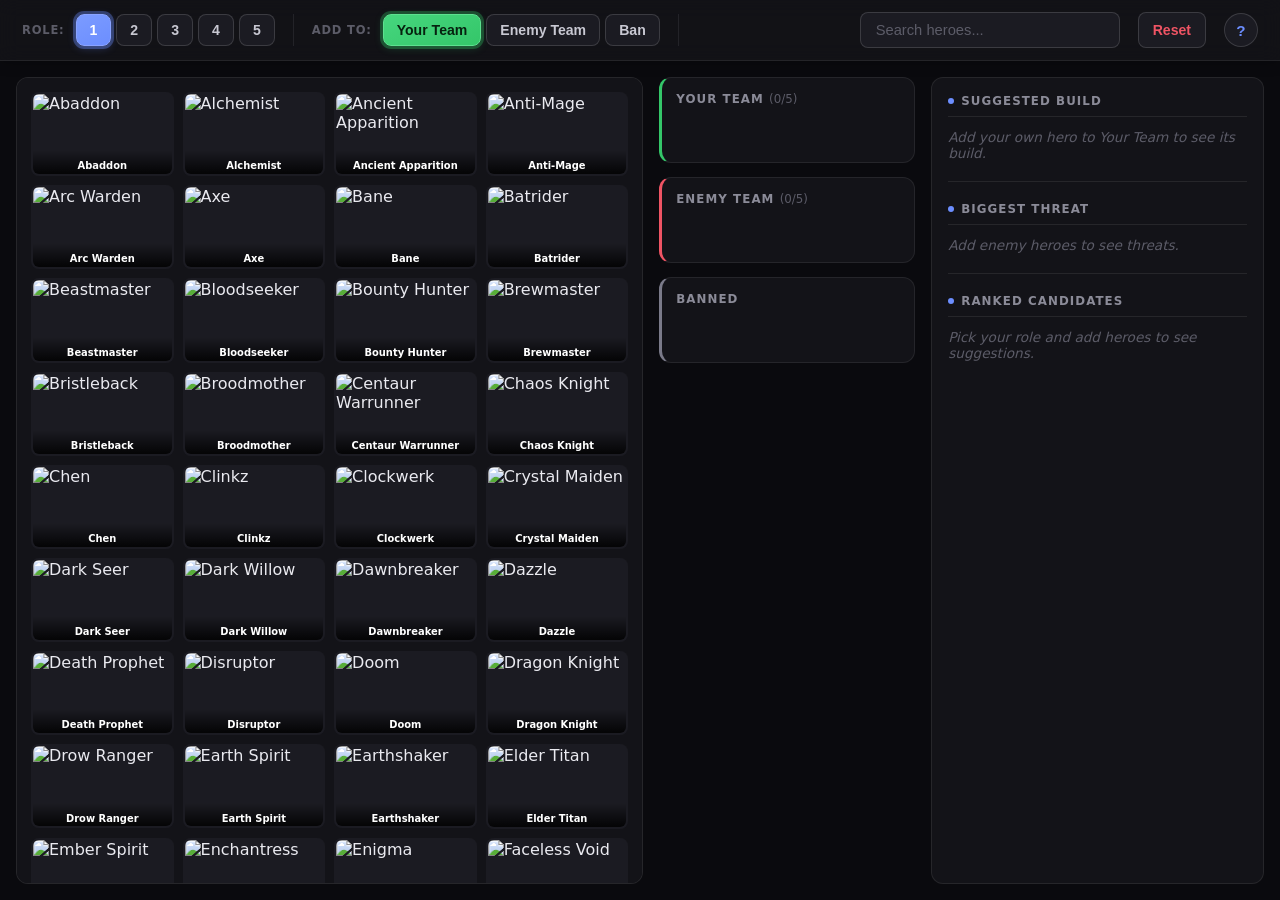
==== app/index.html @ d44ca01a "Add optional personal hero-affinity scoring bonus User asked whether the app could know what they ma" ====
<!doctype html>
<html lang="en">
<head>
<meta charset="utf-8" />
<title>Dota Draft Analyzer</title>
<link rel="icon" href="data:image/svg+xml,<svg xmlns='http://www.w3.org/2000/svg' viewBox='0 0 100 100'><text y='.9em' font-size='90'>%E2%9A%94%EF%B8%8F</text></svg>" />
<link rel="stylesheet" href="style.css" />
</head>
<body>
  <header id="top-bar">
    <div id="role-selector" role="radiogroup" aria-label="Your role">
      <span class="label">Role:</span>
      <button class="role-btn" data-role="1">1</button>
      <button class="role-btn" data-role="2">2</button>
      <button class="role-btn" data-role="3">3</button>
      <button class="role-btn" data-role="4">4</button>
      <button class="role-btn" data-role="5">5</button>
    </div>
    <div id="add-mode" role="radiogroup" aria-label="Clicking a hero adds to">
      <span class="label">Add to:</span>
      <button class="mode-btn" data-mode="yours">Your Team</button>
      <button class="mode-btn" data-mode="enemy">Enemy Team</button>
      <button class="mode-btn" data-mode="banned">Ban</button>
    </div>
    <input id="search" type="search" placeholder="Search heroes..." autocomplete="off" />
    <button id="reset-btn" title="Clear Your Team, Enemy Team, and Bans">Reset</button>
    <button id="help-btn" title="Help" aria-haspopup="dialog" aria-controls="help-overlay">?</button>
  </header>

  <div id="help-overlay" class="hidden">
    <div id="help-panel" role="dialog" aria-modal="true" aria-labelledby="help-title">
      <div class="help-header">
        <h2 id="help-title">How this works</h2>
        <button id="help-close" aria-label="Close help">&times;</button>
      </div>
      <div class="help-body">

        <section>
          <h3>Role (1&ndash;5)</h3>
          <ul>
            <li>Sets which position you're drafting for.</li>
            <li>Changes recommendations two ways: which enemy heroes count as the biggest threat (a support-killing ganker matters more at pos 4/5, a lane bully matters more at pos 1/2/3), and which candidates even show up (a hero almost never played at your role is excluded, not just ranked low).</li>
            <li>Change it any time &mdash; everything re-scores instantly.</li>
          </ul>
        </section>

        <section>
          <h3>Your Team / Enemy Team / Ban</h3>
          <ul>
            <li><b>Add to</b> picks which list a click adds to. Click a mode, then click heroes in the grid.</li>
            <li>Faster for a live draft: hold <kbd>Shift</kbd> while clicking (or pressing Enter) to add straight to <b>Enemy Team</b> regardless of the current mode, or <kbd>Alt</kbd> for <b>Ban</b> &mdash; leave "Add to" on Your Team and Shift-click every enemy pick as it happens, no mode-switching needed.</li>
            <li><b>Your Team</b> / <b>Enemy Team</b>: up to 5 each.</li>
            <li><b>Ban</b>: removes a hero from consideration entirely (no side). Skipping it costs nothing in accuracy &mdash; it only keeps banned heroes out of your Ranked Candidates suggestions, it doesn't affect any threat/counter/synergy numbers. If you're short on time, it's fine to not bother tracking bans at all.</li>
            <li><b>Reset</b> clears all three at once.</li>
          </ul>
        </section>

        <section>
          <h3>Search</h3>
          <ul>
            <li>Type in the search box, or just start typing anywhere (like the in-game hero picker) &mdash; no need to click into the box first.</li>
            <li>Matches nicknames and aliases too, not just the full hero name.</li>
            <li>Fastest way to draft: once your typing narrows it to exactly one hero, hit <kbd>Enter</kbd> to add them &mdash; type name, Enter, type name, Enter, no clicking. <kbd>Shift</kbd>+Enter / <kbd>Alt</kbd>+Enter work the same as Shift/Alt-click for picking the list.</li>
            <li>Already-picked/banned heroes always dim while searching, even if they match, since you can't add them again.</li>
            <li><kbd>Esc</kbd> clears the search.</li>
          </ul>
        </section>

        <section>
          <h3>Ranked Candidates</h3>
          <ul>
            <li>The bar length is <b>relative to this list only</b> &mdash; not a win-rate or a percentage. It combines: counter matchup vs. enemies, synergy with your team, role fit at your chosen role, and baseline strength, minus how hard the enemy already counters the pick.</li>
            <li>The one-line reason under each name calls out its biggest single contributor (e.g. a strong matchup or synergy).</li>
            <li>A matchup number is sometimes followed by <i>"(N games on record)"</i> &mdash; that's how many real games back that specific number, so you can tell a well-supported stat from a thin one. No count shown just means that matchup hasn't been refreshed with a games count yet, not that something's wrong.</li>
            <li><b>Optional:</b> if the pipeline's been run with your own Dota account configured, a small "you play this hero" bonus (and a games/win-rate note in the reason line) nudges heroes you actually have reps on. Off by default &mdash; single-user setup, not something you configure from the app itself.</li>
          </ul>
          <ul class="help-example help-example-list">
            <li class="candidate">
              <span class="rank">#1</span>
              <img src="https://cdn.cloudflare.steamstatic.com/apps/dota2/images/dota_react/heroes/icons/puck.png" alt="" />
              <div class="info">
                <div class="name">Puck</div>
                <div class="reason">+9% vs their Invoker <span class="sample-size">(180 games on record)</span>, solid all-round pick for this role</div>
                <div class="score-bar"><div class="score-bar-fill" style="width:80%"></div></div>
                <div class="matchup-note"><span class="matchup-note-label">vs Invoker:</span> Illusory Orb and Waning Rift win the lane outright, and Phase Shift dodges his combos in a fight.</div>
              </div>
            </li>
          </ul>
        </section>

        <section>
          <h3>Items to buy (Biggest Threat panel)</h3>
          <ul>
            <li>These items are for <b>you to buy</b>, to deal with that enemy threat &mdash; never what the enemy is buying.</li>
          </ul>
          <div class="help-example">
            <div class="threat-hero">
              <img src="https://cdn.cloudflare.steamstatic.com/apps/dota2/images/dota_react/heroes/icons/invoker.png" alt="" />
              <div class="threat-hero-info">
                <div class="name">Invoker <span class="threat-pct">(74% of enemy threat)</span></div>
                <div class="threat-items-label">Items to buy against this threat:</div>
                <div class="threat-items">
                  <span class="item-pill item-pill-text">Black King Bar</span>
                  <span class="item-pill item-pill-text">Pipe of Insight</span>
                </div>
              </div>
            </div>
          </div>
          <p class="help-note">(The separate <b>Suggested Build</b> panel is different &mdash; that's the full item build for your own picked hero, not a counter list.)</p>
        </section>

        <section>
          <h3>Counter note text</h3>
          <ul>
            <li>The short quoted line under a candidate or threat (like the Puck/Invoker example above) is a curated, wiki-sourced note about that specific hero-vs-hero matchup &mdash; extra context, not part of the score.</li>
            <li>Under a <b>candidate</b>, it only ever explains why that candidate counters the enemy &mdash; never the reverse.</li>
          </ul>
        </section>

      </div>
    </div>
  </div>

  <main id="layout">
    <section id="hero-grid" aria-label="Hero grid"></section>

    <aside id="side-panel">
      <div class="team-box" id="yours-box">
        <h2>Your Team <span id="yours-count" class="count"></span></h2>
        <div class="chip-row" id="yours-chips"></div>
      </div>
      <div class="team-box" id="enemy-box">
        <h2>Enemy Team <span id="enemy-count" class="count"></span></h2>
        <div class="chip-row" id="enemy-chips"></div>
      </div>
      <div class="team-box" id="banned-box">
        <h2>Banned</h2>
        <div class="chip-row" id="banned-chips"></div>
      </div>
    </aside>

    <aside id="results-panel">
      <div id="build-section">
        <h2>Suggested Build</h2>
        <div id="build-content" class="empty">Add your own hero to Your Team to see its build.</div>
      </div>
      <div id="threat-section">
        <h2>Biggest Threat</h2>
        <div id="threat-content" class="empty">Add enemy heroes to see threats.</div>
      </div>
      <div id="candidates-section">
        <h2>Ranked Candidates</h2>
        <ol id="candidates-list" class="empty">Pick your role and add heroes to see suggestions.</ol>
      </div>
    </aside>
  </main>

  <script src="scoring.js"></script>
  <script src="app.js"></script>
</body>
</html>
---- app/style.css ----
:root {
  --bg: #0a0a0e;
  --surface: #131318;
  --surface-2: #1b1b22;
  --border: rgba(255,255,255,0.08);
  --border-strong: rgba(255,255,255,0.14);
  --text: #eaeaf0;
  --text-dim: #8b8b98;
  --text-dimmer: #5c5c68;
  --accent: #6c8eff;
  --accent-glow: rgba(108,142,255,0.35);
  --green: #34c669;
  --red: #ef5464;
  --grey: #7a7a89;
  --gold: #f0b93d;
  --radius: 12px;
  --radius-sm: 8px;
}

* { box-sizing: border-box; }

html, body {
  height: 100%;
  margin: 0;
  overflow: hidden; /* app-shell: panels scroll internally, the page itself never does */
}

body {
  display: flex;
  flex-direction: column;
  font-family: system-ui, -apple-system, "Segoe UI", sans-serif;
  background: var(--bg);
  color: var(--text);
  -webkit-font-smoothing: antialiased;
}

/* thin, unobtrusive scrollbars everywhere a panel scrolls internally */
* { scrollbar-width: thin; scrollbar-color: #3a3a45 transparent; }
*::-webkit-scrollbar { width: 9px; height: 9px; }
*::-webkit-scrollbar-track { background: transparent; }
*::-webkit-scrollbar-thumb { background: #34343f; border-radius: 6px; border: 2px solid transparent; background-clip: padding-box; }
*::-webkit-scrollbar-thumb:hover { background: #454552; background-clip: padding-box; }

#top-bar {
  flex: 0 0 auto;
  display: flex;
  align-items: center;
  gap: 18px;
  padding: 12px 22px;
  background: rgba(19,19,24,0.9);
  backdrop-filter: blur(10px);
  border-bottom: 1px solid var(--border);
  box-shadow: 0 2px 12px rgba(0,0,0,0.25);
  z-index: 5;
}

#role-selector, #add-mode {
  display: flex;
  align-items: center;
  gap: 5px;
  padding-right: 18px;
  border-right: 1px solid var(--border);
}

.label { color: var(--text-dimmer); margin-right: 6px; font-size: 0.72em; text-transform: uppercase; letter-spacing: 0.07em; font-weight: 600; }

.role-btn, .mode-btn {
  background: var(--surface-2);
  color: #c8c8d2;
  border: 1px solid var(--border-strong);
  border-radius: var(--radius-sm);
  padding: 7px 13px;
  cursor: pointer;
  font-size: 0.88em;
  font-weight: 600;
  transition: background 0.15s, border-color 0.15s, transform 0.08s, box-shadow 0.15s;
}
.role-btn:hover, .mode-btn:hover { background: #26262f; border-color: #4a4a58; }
.role-btn:active, .mode-btn:active { transform: scale(0.95); }
.role-btn.active {
  background: linear-gradient(155deg, #7b9bff, var(--accent));
  color: #fff; border-color: #8aa3ff;
  box-shadow: 0 0 0 3px var(--accent-glow), 0 2px 8px rgba(108,142,255,0.3);
}
.mode-btn.active[data-mode="yours"] {
  background: linear-gradient(155deg, #46d67e, var(--green)); border-color: #5de08f; color: #06210f;
  box-shadow: 0 0 0 3px rgba(52,198,105,0.3), 0 2px 8px rgba(52,198,105,0.25);
}
.mode-btn.active[data-mode="enemy"] {
  background: linear-gradient(155deg, #ff6b78, var(--red)); border-color: #ff7d88; color: #2a0407;
  box-shadow: 0 0 0 3px rgba(239,84,100,0.3), 0 2px 8px rgba(239,84,100,0.25);
}
.mode-btn.active[data-mode="banned"] {
  background: linear-gradient(155deg, #93939f, var(--grey)); border-color: #9d9dab; color: #fff;
  box-shadow: 0 0 0 3px rgba(122,122,137,0.3);
}

#search {
  margin-left: auto;
  background: var(--surface-2);
  border: 1px solid var(--border-strong);
  color: var(--text);
  padding: 9px 15px;
  border-radius: var(--radius-sm);
  min-width: 260px;
  font-size: 0.92em;
  transition: border-color 0.15s, box-shadow 0.15s;
}
#search::placeholder { color: var(--text-dimmer); }
#search:focus { outline: none; border-color: var(--accent); box-shadow: 0 0 0 3px var(--accent-glow); }

#reset-btn {
  background: var(--surface-2);
  color: var(--red);
  border: 1px solid var(--border-strong);
  border-radius: var(--radius-sm);
  padding: 9px 14px;
  cursor: pointer;
  font-size: 0.88em;
  font-weight: 600;
  transition: background 0.15s, border-color 0.15s, transform 0.08s;
}
#reset-btn:hover { background: rgba(239,84,100,0.15); border-color: var(--red); }
#reset-btn:active { transform: scale(0.95); }

#help-btn {
  background: var(--surface-2);
  color: var(--accent);
  border: 1px solid var(--border-strong);
  border-radius: 50%;
  width: 34px; height: 34px;
  cursor: pointer;
  font-size: 0.95em;
  font-weight: 700;
  flex-shrink: 0;
  transition: background 0.15s, border-color 0.15s, transform 0.08s;
}
#help-btn:hover { background: rgba(108,142,255,0.15); border-color: var(--accent); }
#help-btn:active { transform: scale(0.95); }

/* ---- Help panel: dismissible overlay, explains the app to a first-time
   user mid-draft (SPEC.md-adjacent, not part of the scoring/data model). ---- */
#help-overlay {
  position: fixed; inset: 0; z-index: 50;
  background: rgba(5,5,8,0.6); backdrop-filter: blur(2px);
  display: flex; align-items: center; justify-content: center;
  padding: 24px;
}
#help-overlay.hidden { display: none; }

#help-panel {
  background: var(--surface);
  border: 1px solid var(--border-strong);
  border-radius: var(--radius);
  box-shadow: 0 12px 40px rgba(0,0,0,0.5);
  width: min(640px, 100%);
  max-height: min(85vh, 780px);
  display: flex; flex-direction: column;
  overflow: hidden;
}
.help-header {
  flex: 0 0 auto; display: flex; align-items: center; justify-content: space-between;
  padding: 16px 20px; border-bottom: 1px solid var(--border);
}
.help-header h2 { margin: 0; font-size: 1.05em; }
#help-close {
  background: none; border: none; color: var(--text-dim); font-size: 1.4em;
  line-height: 1; cursor: pointer; padding: 0 4px;
}
#help-close:hover { color: var(--text); }

.help-body { flex: 1 1 auto; overflow-y: auto; padding: 16px 20px 22px; }
.help-body section { margin-bottom: 18px; }
.help-body section:last-child { margin-bottom: 0; }
.help-body h3 {
  margin: 0 0 8px; font-size: 0.82em; text-transform: uppercase; letter-spacing: 0.06em;
  color: var(--accent); font-weight: 700;
}
.help-body ul { margin: 0; padding-left: 20px; }
.help-body li { margin-bottom: 5px; font-size: 0.88em; color: var(--text); line-height: 1.4; }
.help-body li:last-child { margin-bottom: 0; }
.help-note { font-size: 0.82em; color: var(--text-dim); margin: 8px 0 0; }
kbd {
  background: var(--surface-2); border: 1px solid var(--border-strong); border-radius: 4px;
  padding: 1px 6px; font-size: 0.9em; font-family: inherit;
}

/* live examples inside Help, reusing the real UI's own classes/markup so
   they always match the actual look instead of drifting like a screenshot would */
.help-example {
  margin-top: 10px; padding: 12px; background: var(--surface-2);
  border: 1px solid var(--border); border-radius: var(--radius-sm);
}
.help-example-list { list-style: none; padding: 0; }
.help-example .candidate:hover { background: none; }

/* ---- app shell body: a flex row, each pane manages its own scroll.
   flex (not grid) + min-height:0 on every level is the reliable way to get
   an internally-scrolling column in a fixed-height shell across browsers. ---- */
#layout {
  flex: 1 1 auto;
  min-height: 0;
  display: flex;
  gap: 16px;
  padding: 16px;
  overflow: hidden;
}

#hero-grid {
  flex: 1 1 auto;
  min-width: 0;
  min-height: 0;
  overflow-y: auto;
  display: grid;
  /* a clamp() nested inside minmax() here used to silently fail on some
     browsers (confirmed: broke the whole grid into stacked, overlapping
     columns on Safari/Mac while working fine on Chrome/Windows) -- nesting
     CSS math functions inside minmax() track sizes is a known cross-browser
     landmine. Plain fixed minmax is bulletproof everywhere; the narrow-
     screen media query below still shrinks it for small windows. */
  grid-template-columns: repeat(auto-fill, minmax(115px, 1fr));
  align-content: start;
  gap: 9px;
  background: var(--surface);
  padding: 14px;
  border-radius: var(--radius);
  border: 1px solid var(--border);
}

#side-panel { flex: 0 0 clamp(220px, 20vw, 280px); min-height: 0; display: flex; flex-direction: column; overflow-y: auto; }
#results-panel { flex: 0 0 clamp(280px, 26vw, 380px); }

/* narrow window (small laptop screen, or the browser just isn't maximized):
   three fixed-width columns fighting for space stops working well below
   this point -- stack them instead and let the whole page scroll. */
@media (max-width: 1000px) {
  html, body { overflow: auto; }
  #layout { flex-direction: column; overflow: visible; height: auto; }
  #hero-grid { flex: 0 0 auto; max-height: 60vh; grid-template-columns: repeat(auto-fill, minmax(90px, 1fr)); }
  #side-panel, #results-panel { flex: 0 0 auto; width: 100%; overflow: visible; }
  #candidates-list { max-height: 50vh; }
}

.hero-icon {
  position: relative;
  cursor: pointer;
  border: 2px solid transparent;
  border-radius: var(--radius-sm);
  overflow: hidden;
  /* height:0 + padding-bottom% instead of aspect-ratio: confirmed live that
     aspect-ratio on a grid item with flexible (1fr) column width rendered
     rows overlapping/stacked on Safari -- a known aspect-ratio-in-CSS-Grid
     row-sizing bug on some engines (the grid sizes the row before the
     aspect-ratio-derived height is settled). Percentage padding-bottom
     always resolves against the element's own width regardless of grid
     context, sidestepping that interaction completely -- this is the
     pre-aspect-ratio technique for exactly this case and has been reliable
     everywhere for well over a decade. */
  height: 0;
  padding-bottom: 56.25%; /* 9/16 */
  background: var(--surface-2);
  transition: border-color 0.15s, box-shadow 0.15s, transform 0.1s;
}
.hero-icon img { position: absolute; inset: 0; width: 100%; height: 100%; object-fit: cover; display: block; }
.hero-icon:hover { border-color: #565664; transform: translateY(-2px); box-shadow: 0 4px 14px rgba(0,0,0,0.35); }

/* search match state: clearly stands out, not just a thin border */
.hero-icon.matched {
  border-color: var(--gold);
  box-shadow: 0 0 0 3px rgba(240,185,61,0.35), 0 0 16px rgba(240,185,61,0.45);
  transform: translateY(-1px);
}
.hero-icon.dimmed { opacity: 0.22; }

/* picked/banned state: distinct color per list, plus a corner badge */
.hero-icon.status-yours, .hero-icon.status-enemy, .hero-icon.status-banned {
  cursor: default;
  pointer-events: none;
  opacity: 0.92;
}
.hero-icon.status-yours { border-color: var(--green); box-shadow: inset 0 0 0 100px rgba(52,198,105,0.35); }
.hero-icon.status-enemy { border-color: var(--red); box-shadow: inset 0 0 0 100px rgba(239,84,100,0.35); }
.hero-icon.status-banned { border-color: var(--grey); box-shadow: inset 0 0 0 100px rgba(10,10,14,0.78); filter: grayscale(0.85); }

.status-badge {
  position: absolute; top: 3px; right: 3px;
  width: 16px; height: 16px; border-radius: 50%;
  font-size: 0.6em; font-weight: 700; line-height: 16px; text-align: center;
  color: #fff; box-shadow: 0 1px 3px rgba(0,0,0,0.4);
}
.status-yours .status-badge { background: var(--green); }
.status-enemy .status-badge { background: var(--red); }
.status-banned .status-badge { background: var(--grey); }

.hero-icon .name {
  position: absolute; bottom: 0; left: 0; right: 0;
  font-size: 0.62em; font-weight: 600; line-height: 1.2; color: #fff;
  background: linear-gradient(to top, rgba(0,0,0,0.85) 0%, rgba(0,0,0,0) 100%);
  padding: 10px 3px 2px; text-align: center; white-space: nowrap; overflow: hidden; text-overflow: ellipsis;
}

.team-box {
  background: var(--surface); border-radius: var(--radius); padding: 14px; margin-bottom: 14px;
  border: 1px solid var(--border); border-left: 3px solid var(--border-strong);
}
#yours-box { border-left-color: var(--green); }
#enemy-box { border-left-color: var(--red); }
#banned-box { border-left-color: var(--grey); max-height: 180px; overflow-y: auto; }
.team-box h2 { font-size: 0.74em; margin: 0 0 10px; color: var(--text-dim); text-transform: uppercase; letter-spacing: 0.09em; font-weight: 700; }
.count { text-transform: none; letter-spacing: 0; font-weight: 500; color: var(--text-dimmer); }
.count.count-full { color: var(--gold); }
.chip-row { display: flex; flex-wrap: wrap; gap: 6px; min-height: 32px; }

.chip {
  display: flex; align-items: center; gap: 6px;
  background: var(--surface-2); border: 1px solid var(--border); border-radius: var(--radius-sm); padding: 4px 7px 4px 4px;
  font-size: 0.85em;
  transition: border-color 0.15s;
}
.chip:hover { border-color: var(--border-strong); }
.chip img { width: 26px; height: 15px; object-fit: cover; border-radius: 3px; }
.chip button {
  background: none; border: none; color: var(--text-dim); cursor: pointer; font-size: 1.1em; line-height: 1; padding: 0 2px;
  transition: color 0.15s;
}
.chip button:hover { color: var(--red); }

.chip-selectable { cursor: pointer; }
.chip-selectable:hover { border-color: var(--accent); }
.chip-selected { border-color: var(--accent); box-shadow: 0 0 0 2px var(--accent-glow); background: #1e2536; }

.build-hint { font-size: 0.68em; font-weight: 400; color: var(--text-dimmer); text-transform: none; margin-left: 6px; }

#results-panel {
  background: var(--surface); border-radius: var(--radius); padding: 16px;
  border: 1px solid var(--border);
  display: flex; flex-direction: column;
  min-height: 0; overflow: hidden; /* only #candidates-list scrolls -- build/threat stay pinned */
}
#candidates-section { flex: 1 1 auto; min-height: 0; display: flex; flex-direction: column; }
#results-panel h2 {
  font-size: 0.74em; margin: 0 0 12px; color: var(--text-dim); text-transform: uppercase; letter-spacing: 0.09em; font-weight: 700;
  padding-bottom: 8px; border-bottom: 1px solid var(--border);
  display: flex; align-items: center; gap: 7px;
}
#results-panel h2::before {
  content: ""; width: 6px; height: 6px; border-radius: 50%; background: var(--accent); flex-shrink: 0;
}
#build-section, #threat-section { margin-bottom: 20px; padding-bottom: 20px; border-bottom: 1px solid var(--border); }

.build-hero-name { font-weight: 700; font-size: 0.98em; margin-bottom: 8px; }
.build-row { display: flex; gap: 8px; align-items: flex-start; margin-bottom: 6px; }
.build-phase-label {
  flex: 0 0 44px; font-size: 0.72em; color: var(--text-dim); text-transform: uppercase;
  letter-spacing: 0.04em; padding-top: 3px;
}
.build-items { display: flex; flex-wrap: wrap; gap: 5px; flex: 1 1 auto; }

.empty { color: var(--text-dimmer); font-size: 0.85em; font-style: italic; }

.threat-hero { display: flex; gap: 12px; align-items: flex-start; margin-bottom: 14px; }
.threat-hero img { width: 64px; height: 36px; object-fit: cover; border-radius: var(--radius-sm); flex-shrink: 0; }
.threat-hero-info { min-width: 0; }
.threat-hero .why { font-size: 0.82em; color: var(--text-dim); margin-top: 2px; }
.threat-hero .name { font-weight: 700; font-size: 0.98em; }
.threat-pct { color: var(--text-dim); font-weight: 400; font-size: 0.85em; }
.threat-items-label { font-size: 0.72em; color: var(--text-dimmer); text-transform: uppercase; letter-spacing: 0.04em; margin-top: 8px; }
.threat-items { display: flex; flex-wrap: wrap; gap: 5px; margin-top: 4px; }

.item-pill {
  display: inline-flex; align-items: center; gap: 4px;
  background: var(--surface-2); border: 1px solid var(--border-strong); border-radius: 12px;
  padding: 2px 8px 2px 2px; font-size: 0.74em; color: var(--gold);
}
.item-pill img { width: 20px; height: 15px; object-fit: cover; border-radius: 3px; }
.item-pill-text { padding: 2px 8px; }

#candidates-list { list-style: none; margin: 0; padding: 0; flex: 1 1 auto; min-height: 0; overflow-y: auto; }
.candidate {
  display: flex; gap: 10px; align-items: flex-start;
  padding: 7px 6px; border-radius: var(--radius-sm);
  transition: background 0.12s;
}
.candidate:hover { background: var(--surface-2); }
.candidate img { width: 50px; height: 28px; object-fit: cover; border-radius: 6px; flex-shrink: 0; margin-top: 2px; }
.candidate .info { min-width: 0; flex: 1 1 auto; }
.candidate .name { font-weight: 700; font-size: 0.92em; }
.candidate .reason {
  font-size: 0.76em; color: var(--text-dim);
  display: -webkit-box; -webkit-line-clamp: 2; -webkit-box-orient: vertical; overflow: hidden;
}
.sample-size { color: var(--text-dimmer); font-style: italic; cursor: help; }
.candidate .rank {
  flex-shrink: 0; width: 22px; padding-top: 4px; text-align: center;
  font-size: 0.72em; font-weight: 700; color: var(--text-dimmer);
}
.candidate:nth-child(1) .rank { color: var(--gold); }
.score-bar { height: 4px; background: var(--surface-2); border-radius: 2px; margin-top: 5px; overflow: hidden; }
.score-bar-fill { height: 100%; background: linear-gradient(90deg, var(--accent), var(--gold)); border-radius: 2px; }

/* curated hero-vs-hero wiki note (data/hero_specific_counters.json) -- supplementary
   context only, never fed into scoring; a left accent border sets it apart from the
   stats-driven .why/.reason text above it. */
.matchup-note {
  font-size: 0.78em; color: var(--text-dim); margin-top: 6px;
  padding: 4px 8px; border-left: 2px solid var(--accent); background: var(--surface-2);
  border-radius: 0 var(--radius-sm) var(--radius-sm) 0;
}
.matchup-note-label { font-weight: 700; color: var(--accent); }
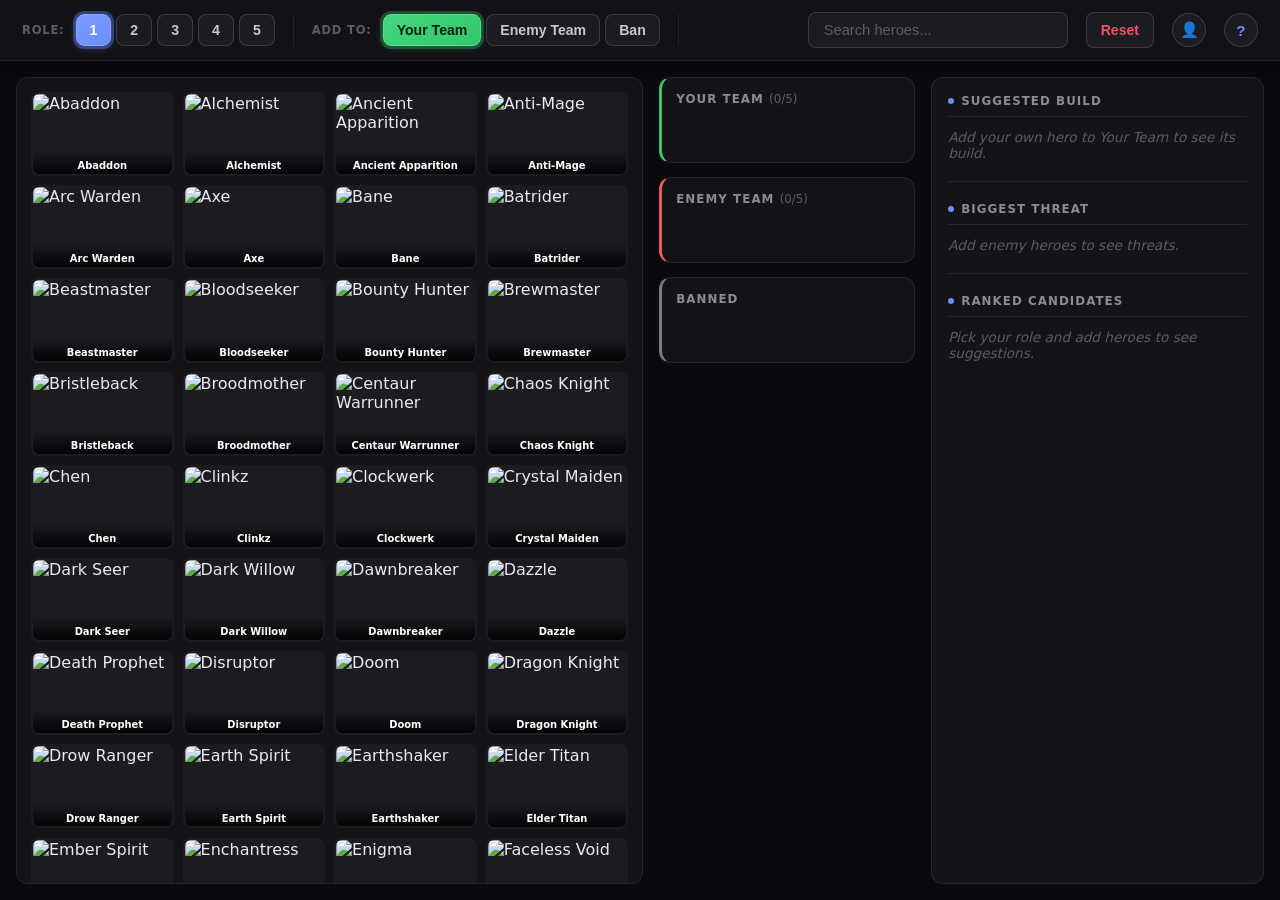
==== commit e1a2372b: "Add live, per-visitor profile override for the hero-affinity bonus The pipeline-baked player_hero_st" ====
--- a/app/index.html
+++ b/app/index.html
@@ -24,10 +24,11 @@
     </div>
     <input id="search" type="search" placeholder="Search heroes..." autocomplete="off" />
     <button id="reset-btn" title="Clear Your Team, Enemy Team, and Bans">Reset</button>
-    <button id="help-btn" title="Help" aria-haspopup="dialog" aria-controls="help-overlay">?</button>
+    <button id="profile-btn" class="icon-btn" title="Your profile (personal hero-affinity bonus)" aria-haspopup="dialog" aria-controls="profile-overlay">&#128100;</button>
+    <button id="help-btn" class="icon-btn" title="Help" aria-haspopup="dialog" aria-controls="help-overlay">?</button>
   </header>
 
-  <div id="help-overlay" class="hidden">
+  <div id="help-overlay" class="dialog-overlay hidden">
     <div id="help-panel" role="dialog" aria-modal="true" aria-labelledby="help-title">
       <div class="help-header">
         <h2 id="help-title">How this works</h2>
@@ -72,7 +73,7 @@
             <li>The bar length is <b>relative to this list only</b> &mdash; not a win-rate or a percentage. It combines: counter matchup vs. enemies, synergy with your team, role fit at your chosen role, and baseline strength, minus how hard the enemy already counters the pick.</li>
             <li>The one-line reason under each name calls out its biggest single contributor (e.g. a strong matchup or synergy).</li>
             <li>A matchup number is sometimes followed by <i>"(N games on record)"</i> &mdash; that's how many real games back that specific number, so you can tell a well-supported stat from a thin one. No count shown just means that matchup hasn't been refreshed with a games count yet, not that something's wrong.</li>
-            <li><b>Optional:</b> if the pipeline's been run with your own Dota account configured, a small "you play this hero" bonus (and a games/win-rate note in the reason line) nudges heroes you actually have reps on. Off by default &mdash; single-user setup, not something you configure from the app itself.</li>
+            <li><b>Optional:</b> click the &#128100; button in the top bar and enter your Dota account id to get a small "you play this hero" bonus (and a games/win-rate note in the reason line) toward heroes you actually have reps on. Stored only in your browser, per-visitor &mdash; someone else opening the same site won't see your bonus unless they enter their own id.</li>
           </ul>
           <ul class="help-example help-example-list">
             <li class="candidate">
@@ -121,6 +122,26 @@
     </div>
   </div>
 
+  <div id="profile-overlay" class="dialog-overlay hidden">
+    <div class="help-panel" role="dialog" aria-modal="true" aria-labelledby="profile-title">
+      <div class="help-header">
+        <h2 id="profile-title">Your profile</h2>
+        <button id="profile-close" aria-label="Close profile">&times;</button>
+      </div>
+      <div class="help-body">
+        <section>
+          <p>Enter your Dota account id (the numeric "Friend ID" from your Steam/Dota profile, not your name) to get a small pick bonus toward heroes you actually play. This is stored only in <b>this browser</b> &mdash; nobody else's view of the site is affected, and nothing is sent anywhere except a read-only lookup to OpenDota's public stats API.</p>
+          <div class="profile-form">
+            <input id="profile-input" type="text" inputmode="numeric" placeholder="e.g. 1174747570" autocomplete="off" />
+            <button id="profile-save-btn">Save</button>
+            <button id="profile-clear-btn">Forget my ID</button>
+          </div>
+          <p id="profile-status" class="help-note"></p>
+        </section>
+      </div>
+    </div>
+  </div>
+
   <main id="layout">
     <section id="hero-grid" aria-label="Hero grid"></section>
 
--- a/app/style.css
+++ b/app/style.css
@@ -123,7 +123,7 @@
 #reset-btn:hover { background: rgba(239,84,100,0.15); border-color: var(--red); }
 #reset-btn:active { transform: scale(0.95); }
 
-#help-btn {
+.icon-btn {
   background: var(--surface-2);
   color: var(--accent);
   border: 1px solid var(--border-strong);
@@ -135,18 +135,23 @@
   flex-shrink: 0;
   transition: background 0.15s, border-color 0.15s, transform 0.08s;
 }
-#help-btn:hover { background: rgba(108,142,255,0.15); border-color: var(--accent); }
-#help-btn:active { transform: scale(0.95); }
-
-/* ---- Help panel: dismissible overlay, explains the app to a first-time
-   user mid-draft (SPEC.md-adjacent, not part of the scoring/data model). ---- */
-#help-overlay {
+.icon-btn:hover { background: rgba(108,142,255,0.15); border-color: var(--accent); }
+.icon-btn:active { transform: scale(0.95); }
+
+/* ---- Dialog overlay: shared by Help and the profile dialog (and any
+   future one) -- a real centered modal with a dimmed backdrop. Was scoped
+   to #help-overlay specifically at first, so #profile-overlay never
+   picked up position:fixed/centering/backdrop *or* the .hidden rule --
+   it rendered in normal page flow, always visible, pushing the grid down
+   (found from a user screenshot, 2026-09-17). Class-based now so nothing
+   using this markup pattern can miss it again. ---- */
+.dialog-overlay {
   position: fixed; inset: 0; z-index: 50;
   background: rgba(5,5,8,0.6); backdrop-filter: blur(2px);
   display: flex; align-items: center; justify-content: center;
   padding: 24px;
 }
-#help-overlay.hidden { display: none; }
+.dialog-overlay.hidden { display: none; }
 
 #help-panel {
   background: var(--surface);
@@ -179,7 +184,27 @@
 .help-body ul { margin: 0; padding-left: 20px; }
 .help-body li { margin-bottom: 5px; font-size: 0.88em; color: var(--text); line-height: 1.4; }
 .help-body li:last-child { margin-bottom: 0; }
+.help-body p { margin: 0 0 10px; font-size: 0.88em; color: var(--text); line-height: 1.4; }
 .help-note { font-size: 0.82em; color: var(--text-dim); margin: 8px 0 0; }
+
+.profile-form { display: flex; gap: 8px; flex-wrap: wrap; align-items: center; }
+#profile-input {
+  background: var(--surface-2); border: 1px solid var(--border-strong); color: var(--text);
+  padding: 8px 12px; border-radius: var(--radius-sm); font-size: 0.9em; flex: 1 1 180px;
+}
+#profile-input::placeholder { color: var(--text-dimmer); }
+#profile-input:focus { outline: none; border-color: var(--accent); box-shadow: 0 0 0 3px var(--accent-glow); }
+#profile-save-btn, #profile-clear-btn {
+  background: var(--surface-2); border: 1px solid var(--border-strong); color: var(--text);
+  padding: 8px 14px; border-radius: var(--radius-sm); font-size: 0.88em; font-weight: 600; cursor: pointer;
+  transition: background 0.15s, border-color 0.15s;
+}
+#profile-save-btn { color: var(--accent); }
+#profile-save-btn:hover { background: rgba(108,142,255,0.15); border-color: var(--accent); }
+#profile-clear-btn { color: var(--red); }
+#profile-clear-btn:hover { background: rgba(239,84,100,0.15); border-color: var(--red); }
+#profile-status.error { color: var(--red); }
+#profile-status.ok { color: var(--green); }
 kbd {
   background: var(--surface-2); border: 1px solid var(--border-strong); border-radius: 4px;
   padding: 1px 6px; font-size: 0.9em; font-family: inherit;
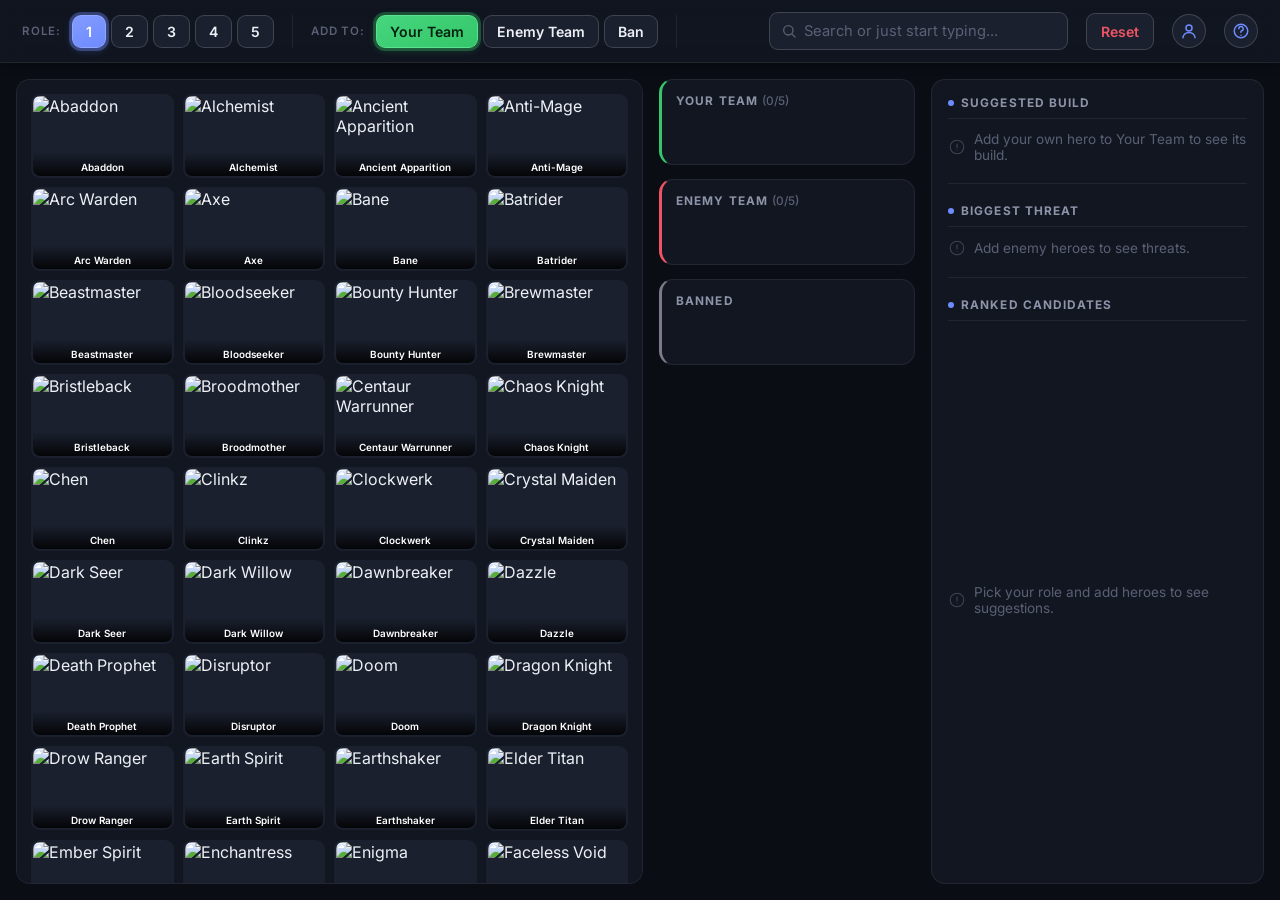
==== commit e2b2088e: "First-pass UI redesign: dashboard-style refresh (superseded) Deepened the dark palette, added Inter " ====
--- a/app/index.html
+++ b/app/index.html
@@ -3,10 +3,15 @@
 <head>
 <meta charset="utf-8" />
 <title>Dota Draft Analyzer</title>
-<link rel="icon" href="data:image/svg+xml,<svg xmlns='http://www.w3.org/2000/svg' viewBox='0 0 100 100'><text y='.9em' font-size='90'>%E2%9A%94%EF%B8%8F</text></svg>" />
+<link rel="icon" href="data:image/svg+xml,<svg xmlns='http://www.w3.org/2000/svg' viewBox='0 0 24 24'><path fill='%236e8bff' d='M12 2 3 6v6c0 5 4 9 9 10 5-1 9-5 9-10V6z'/></svg>" />
 <link rel="stylesheet" href="style.css" />
 </head>
 <body>
+  <div id="loading-overlay">
+    <div class="spinner"></div>
+    <div>Loading draft data&hellip;</div>
+  </div>
+
   <header id="top-bar">
     <div id="role-selector" role="radiogroup" aria-label="Your role">
       <span class="label">Role:</span>
@@ -22,10 +27,20 @@
       <button class="mode-btn" data-mode="enemy">Enemy Team</button>
       <button class="mode-btn" data-mode="banned">Ban</button>
     </div>
-    <input id="search" type="search" placeholder="Search heroes..." autocomplete="off" />
+    <div id="search-wrap">
+      <svg class="search-icon" viewBox="0 0 24 24" fill="none" stroke="currentColor" stroke-width="2" stroke-linecap="round" stroke-linejoin="round" aria-hidden="true"><circle cx="11" cy="11" r="7"/><path d="m21 21-4.3-4.3"/></svg>
+      <input id="search" type="text" placeholder="Search or just start typing..." autocomplete="off" />
+      <button id="search-clear" class="search-clear-btn" type="button" aria-label="Clear search">
+        <svg viewBox="0 0 24 24" fill="none" stroke="currentColor" stroke-width="2" stroke-linecap="round" stroke-linejoin="round" aria-hidden="true"><path d="M18 6 6 18M6 6l12 12"/></svg>
+      </button>
+    </div>
     <button id="reset-btn" title="Clear Your Team, Enemy Team, and Bans">Reset</button>
-    <button id="profile-btn" class="icon-btn" title="Your profile (personal hero-affinity bonus)" aria-haspopup="dialog" aria-controls="profile-overlay">&#128100;</button>
-    <button id="help-btn" class="icon-btn" title="Help" aria-haspopup="dialog" aria-controls="help-overlay">?</button>
+    <button id="profile-btn" class="icon-btn" title="Your profile (personal hero-affinity bonus)" aria-haspopup="dialog" aria-controls="profile-overlay">
+      <svg viewBox="0 0 24 24" fill="none" stroke="currentColor" stroke-width="2" stroke-linecap="round" stroke-linejoin="round" aria-hidden="true"><circle cx="12" cy="8" r="4"/><path d="M4 21c0-4 3.5-7 8-7s8 3 8 7"/></svg>
+    </button>
+    <button id="help-btn" class="icon-btn" title="Help" aria-haspopup="dialog" aria-controls="help-overlay">
+      <svg viewBox="0 0 24 24" fill="none" stroke="currentColor" stroke-width="2" stroke-linecap="round" stroke-linejoin="round" aria-hidden="true"><circle cx="12" cy="12" r="9"/><path d="M9.1 9a2.9 2.9 0 1 1 3.9 2.7c-.7.3-1.2.9-1.2 1.7v.4"/><circle cx="12" cy="17.5" r="1" fill="currentColor" stroke="none"/></svg>
+    </button>
   </header>
 
   <div id="help-overlay" class="dialog-overlay hidden">
--- a/app/style.css
+++ b/app/style.css
@@ -1,20 +1,26 @@
+@import url('https://fonts.googleapis.com/css2?family=Inter:wght@400;500;600;700;800&display=swap');
+
 :root {
-  --bg: #0a0a0e;
-  --surface: #131318;
-  --surface-2: #1b1b22;
-  --border: rgba(255,255,255,0.08);
-  --border-strong: rgba(255,255,255,0.14);
-  --text: #eaeaf0;
-  --text-dim: #8b8b98;
-  --text-dimmer: #5c5c68;
-  --accent: #6c8eff;
-  --accent-glow: rgba(108,142,255,0.35);
+  --bg: #0a0d14;
+  --surface: #121621;
+  --surface-2: #1a202e;
+  --surface-3: #212838;
+  --border: rgba(255,255,255,0.07);
+  --border-strong: rgba(255,255,255,0.16);
+  --text: #eef0f6;
+  --text-dim: #8d93a8;
+  --text-dimmer: #5a6075;
+  --accent: #6e8bff;
+  --accent-2: #22c55e; /* status-green, used for "match found"/success states -- not a replacement for --green (Your Team's semantic color) */
+  --accent-glow: rgba(110,139,255,0.35);
   --green: #34c669;
   --red: #ef5464;
   --grey: #7a7a89;
   --gold: #f0b93d;
-  --radius: 12px;
-  --radius-sm: 8px;
+  --radius: 14px;
+  --radius-sm: 9px;
+  --shadow-sm: 0 2px 10px rgba(0,0,0,0.3);
+  --shadow-md: 0 12px 40px rgba(0,0,0,0.5);
 }
 
 * { box-sizing: border-box; }
@@ -28,18 +34,60 @@
 body {
   display: flex;
   flex-direction: column;
-  font-family: system-ui, -apple-system, "Segoe UI", sans-serif;
+  font-family: "Inter", system-ui, -apple-system, "Segoe UI", sans-serif;
   background: var(--bg);
   color: var(--text);
   -webkit-font-smoothing: antialiased;
 }
 
 /* thin, unobtrusive scrollbars everywhere a panel scrolls internally */
-* { scrollbar-width: thin; scrollbar-color: #3a3a45 transparent; }
+* { scrollbar-width: thin; scrollbar-color: #3a4256 transparent; }
 *::-webkit-scrollbar { width: 9px; height: 9px; }
 *::-webkit-scrollbar-track { background: transparent; }
-*::-webkit-scrollbar-thumb { background: #34343f; border-radius: 6px; border: 2px solid transparent; background-clip: padding-box; }
-*::-webkit-scrollbar-thumb:hover { background: #454552; background-clip: padding-box; }
+*::-webkit-scrollbar-thumb { background: #343d52; border-radius: 6px; border: 2px solid transparent; background-clip: padding-box; }
+*::-webkit-scrollbar-thumb:hover { background: #46506a; background-clip: padding-box; }
+
+/* ---- initial load state: loadData() fetches ~12 JSON files before the app
+   has anything to show -- this fills that gap instead of a blank rectangle.
+   Removed (class="hidden") the moment main() resolves, see app.js. ---- */
+#loading-overlay {
+  position: fixed; inset: 0; z-index: 100;
+  background: var(--bg);
+  display: flex; flex-direction: column; align-items: center; justify-content: center; gap: 14px;
+  color: var(--text-dim); font-size: 0.92em;
+}
+#loading-overlay.hidden { display: none; }
+.spinner {
+  width: 30px; height: 30px; border-radius: 50%;
+  border: 3px solid var(--surface-2); border-top-color: var(--accent);
+  animation: spin 0.8s linear infinite;
+}
+@media (prefers-reduced-motion: reduce) { .spinner { animation-duration: 2s; } }
+@keyframes spin { to { transform: rotate(360deg); } }
+
+/* ---- shared button base: role/mode/reset/icon/profile-save/profile-clear
+   used to each carry their own padding/radius/font-size that drifted
+   slightly -- one base, semantic color layered per button. ---- */
+.role-btn, .mode-btn, #reset-btn, .icon-btn, #profile-save-btn, #profile-clear-btn {
+  display: inline-flex; align-items: center; justify-content: center; gap: 6px;
+  background: var(--surface-2);
+  color: var(--text);
+  border: 1px solid var(--border-strong);
+  border-radius: var(--radius-sm);
+  font: inherit;
+  cursor: pointer;
+  transition: background 0.15s, border-color 0.15s, transform 0.08s, box-shadow 0.15s, color 0.15s;
+}
+.role-btn:hover, .mode-btn:hover, #reset-btn:hover, .icon-btn:hover, #profile-save-btn:hover, #profile-clear-btn:hover {
+  background: var(--surface-3); border-color: #4a5068;
+}
+.role-btn:active, .mode-btn:active, #reset-btn:active, .icon-btn:active, #profile-save-btn:active, #profile-clear-btn:active {
+  transform: scale(0.95);
+}
+.role-btn:focus-visible, .mode-btn:focus-visible, #reset-btn:focus-visible, .icon-btn:focus-visible,
+#profile-save-btn:focus-visible, #profile-clear-btn:focus-visible, #search:focus-visible, #profile-input:focus-visible {
+  outline: none; border-color: var(--accent); box-shadow: 0 0 0 3px var(--accent-glow);
+}
 
 #top-bar {
   flex: 0 0 auto;
@@ -47,10 +95,10 @@
   align-items: center;
   gap: 18px;
   padding: 12px 22px;
-  background: rgba(19,19,24,0.9);
+  background: rgba(18,22,33,0.92);
   backdrop-filter: blur(10px);
   border-bottom: 1px solid var(--border);
-  box-shadow: 0 2px 12px rgba(0,0,0,0.25);
+  box-shadow: var(--shadow-sm);
   z-index: 5;
 }
 
@@ -65,22 +113,14 @@
 .label { color: var(--text-dimmer); margin-right: 6px; font-size: 0.72em; text-transform: uppercase; letter-spacing: 0.07em; font-weight: 600; }
 
 .role-btn, .mode-btn {
-  background: var(--surface-2);
-  color: #c8c8d2;
-  border: 1px solid var(--border-strong);
-  border-radius: var(--radius-sm);
   padding: 7px 13px;
-  cursor: pointer;
   font-size: 0.88em;
   font-weight: 600;
-  transition: background 0.15s, border-color 0.15s, transform 0.08s, box-shadow 0.15s;
-}
-.role-btn:hover, .mode-btn:hover { background: #26262f; border-color: #4a4a58; }
-.role-btn:active, .mode-btn:active { transform: scale(0.95); }
+}
 .role-btn.active {
-  background: linear-gradient(155deg, #7b9bff, var(--accent));
-  color: #fff; border-color: #8aa3ff;
-  box-shadow: 0 0 0 3px var(--accent-glow), 0 2px 8px rgba(108,142,255,0.3);
+  background: linear-gradient(155deg, #829bff, var(--accent));
+  color: #fff; border-color: #92a7ff;
+  box-shadow: 0 0 0 3px var(--accent-glow), 0 2px 8px rgba(110,139,255,0.3);
 }
 .mode-btn.active[data-mode="yours"] {
   background: linear-gradient(155deg, #46d67e, var(--green)); border-color: #5de08f; color: #06210f;
@@ -95,48 +135,56 @@
   box-shadow: 0 0 0 3px rgba(122,122,137,0.3);
 }
 
+/* ---- search: the specific visual ask -- a real search control instead of
+   a plain box competing for space. Icon + input + conditional clear button,
+   all in one bordered wrapper so it reads as a single control. ---- */
+#search-wrap {
+  margin-left: auto;
+  position: relative;
+  display: flex; align-items: center;
+  min-width: 280px;
+}
+.search-icon {
+  position: absolute; left: 12px; top: 50%; transform: translateY(-50%);
+  width: 16px; height: 16px; color: var(--text-dimmer); pointer-events: none;
+}
 #search {
-  margin-left: auto;
+  width: 100%;
   background: var(--surface-2);
   border: 1px solid var(--border-strong);
   color: var(--text);
-  padding: 9px 15px;
+  padding: 9px 34px 9px 34px;
   border-radius: var(--radius-sm);
-  min-width: 260px;
+  font: inherit;
   font-size: 0.92em;
-  transition: border-color 0.15s, box-shadow 0.15s;
+  transition: border-color 0.15s, box-shadow 0.15s, background 0.15s;
 }
 #search::placeholder { color: var(--text-dimmer); }
-#search:focus { outline: none; border-color: var(--accent); box-shadow: 0 0 0 3px var(--accent-glow); }
-
-#reset-btn {
-  background: var(--surface-2);
-  color: var(--red);
-  border: 1px solid var(--border-strong);
-  border-radius: var(--radius-sm);
-  padding: 9px 14px;
-  cursor: pointer;
-  font-size: 0.88em;
-  font-weight: 600;
-  transition: background 0.15s, border-color 0.15s, transform 0.08s;
-}
-#reset-btn:hover { background: rgba(239,84,100,0.15); border-color: var(--red); }
-#reset-btn:active { transform: scale(0.95); }
+#search:focus { background: var(--surface-3); }
+.search-clear-btn {
+  position: absolute; right: 6px; top: 50%; transform: translateY(-50%);
+  display: none; align-items: center; justify-content: center;
+  width: 22px; height: 22px; padding: 0;
+  background: none; border: none; border-radius: 50%; color: var(--text-dim); cursor: pointer;
+  transition: background 0.15s, color 0.15s;
+}
+.search-clear-btn svg { width: 14px; height: 14px; }
+.search-clear-btn:hover { background: var(--surface-3); color: var(--text); }
+/* shown only once the input actually has a value -- no JS needed for this */
+#search-wrap:has(#search:not(:placeholder-shown)) .search-clear-btn { display: flex; }
+
+#reset-btn { padding: 9px 14px; font-size: 0.88em; font-weight: 600; color: var(--red); }
+#reset-btn:hover { background: rgba(239,84,100,0.14); border-color: var(--red); }
 
 .icon-btn {
-  background: var(--surface-2);
-  color: var(--accent);
-  border: 1px solid var(--border-strong);
   border-radius: 50%;
   width: 34px; height: 34px;
-  cursor: pointer;
-  font-size: 0.95em;
-  font-weight: 700;
+  color: var(--accent);
   flex-shrink: 0;
-  transition: background 0.15s, border-color 0.15s, transform 0.08s;
-}
-.icon-btn:hover { background: rgba(108,142,255,0.15); border-color: var(--accent); }
-.icon-btn:active { transform: scale(0.95); }
+  padding: 0;
+}
+.icon-btn:hover { background: rgba(110,139,255,0.15); border-color: var(--accent); }
+.icon-btn svg { width: 18px; height: 18px; }
 
 /* ---- Dialog overlay: shared by Help and the profile dialog (and any
    future one) -- a real centered modal with a dimmed backdrop. Was scoped
@@ -144,20 +192,21 @@
    picked up position:fixed/centering/backdrop *or* the .hidden rule --
    it rendered in normal page flow, always visible, pushing the grid down
    (found from a user screenshot, 2026-09-17). Class-based now so nothing
-   using this markup pattern can miss it again. ---- */
+   using this markup pattern can miss it again -- keep this a class, not a
+   per-ID selector, if a third dialog is ever added. ---- */
 .dialog-overlay {
   position: fixed; inset: 0; z-index: 50;
-  background: rgba(5,5,8,0.6); backdrop-filter: blur(2px);
+  background: rgba(5,7,12,0.65); backdrop-filter: blur(3px);
   display: flex; align-items: center; justify-content: center;
   padding: 24px;
 }
 .dialog-overlay.hidden { display: none; }
 
-#help-panel {
+#help-panel, .help-panel {
   background: var(--surface);
   border: 1px solid var(--border-strong);
   border-radius: var(--radius);
-  box-shadow: 0 12px 40px rgba(0,0,0,0.5);
+  box-shadow: var(--shadow-md);
   width: min(640px, 100%);
   max-height: min(85vh, 780px);
   display: flex; flex-direction: column;
@@ -167,12 +216,13 @@
   flex: 0 0 auto; display: flex; align-items: center; justify-content: space-between;
   padding: 16px 20px; border-bottom: 1px solid var(--border);
 }
-.help-header h2 { margin: 0; font-size: 1.05em; }
-#help-close {
+.help-header h2 { margin: 0; font-size: 1.05em; font-weight: 700; }
+#help-close, #profile-close {
   background: none; border: none; color: var(--text-dim); font-size: 1.4em;
-  line-height: 1; cursor: pointer; padding: 0 4px;
-}
-#help-close:hover { color: var(--text); }
+  line-height: 1; cursor: pointer; padding: 4px; border-radius: 6px;
+  transition: background 0.15s, color 0.15s;
+}
+#help-close:hover, #profile-close:hover { color: var(--text); background: var(--surface-2); }
 
 .help-body { flex: 1 1 auto; overflow-y: auto; padding: 16px 20px 22px; }
 .help-body section { margin-bottom: 18px; }
@@ -182,29 +232,24 @@
   color: var(--accent); font-weight: 700;
 }
 .help-body ul { margin: 0; padding-left: 20px; }
-.help-body li { margin-bottom: 5px; font-size: 0.88em; color: var(--text); line-height: 1.4; }
+.help-body li { margin-bottom: 5px; font-size: 0.88em; color: var(--text); line-height: 1.45; }
 .help-body li:last-child { margin-bottom: 0; }
-.help-body p { margin: 0 0 10px; font-size: 0.88em; color: var(--text); line-height: 1.4; }
+.help-body p { margin: 0 0 10px; font-size: 0.88em; color: var(--text); line-height: 1.45; }
 .help-note { font-size: 0.82em; color: var(--text-dim); margin: 8px 0 0; }
 
 .profile-form { display: flex; gap: 8px; flex-wrap: wrap; align-items: center; }
 #profile-input {
   background: var(--surface-2); border: 1px solid var(--border-strong); color: var(--text);
-  padding: 8px 12px; border-radius: var(--radius-sm); font-size: 0.9em; flex: 1 1 180px;
+  padding: 8px 12px; border-radius: var(--radius-sm); font: inherit; font-size: 0.9em; flex: 1 1 180px;
 }
 #profile-input::placeholder { color: var(--text-dimmer); }
-#profile-input:focus { outline: none; border-color: var(--accent); box-shadow: 0 0 0 3px var(--accent-glow); }
-#profile-save-btn, #profile-clear-btn {
-  background: var(--surface-2); border: 1px solid var(--border-strong); color: var(--text);
-  padding: 8px 14px; border-radius: var(--radius-sm); font-size: 0.88em; font-weight: 600; cursor: pointer;
-  transition: background 0.15s, border-color 0.15s;
-}
+#profile-save-btn, #profile-clear-btn { padding: 8px 14px; font-size: 0.88em; font-weight: 600; }
 #profile-save-btn { color: var(--accent); }
-#profile-save-btn:hover { background: rgba(108,142,255,0.15); border-color: var(--accent); }
+#profile-save-btn:hover { background: rgba(110,139,255,0.15); border-color: var(--accent); }
 #profile-clear-btn { color: var(--red); }
 #profile-clear-btn:hover { background: rgba(239,84,100,0.15); border-color: var(--red); }
 #profile-status.error { color: var(--red); }
-#profile-status.ok { color: var(--green); }
+#profile-status.ok { color: var(--accent-2); }
 kbd {
   background: var(--surface-2); border: 1px solid var(--border-strong); border-radius: 4px;
   padding: 1px 6px; font-size: 0.9em; font-family: inherit;
@@ -264,6 +309,7 @@
   #hero-grid { flex: 0 0 auto; max-height: 60vh; grid-template-columns: repeat(auto-fill, minmax(90px, 1fr)); }
   #side-panel, #results-panel { flex: 0 0 auto; width: 100%; overflow: visible; }
   #candidates-list { max-height: 50vh; }
+  #search-wrap { min-width: 0; }
 }
 
 .hero-icon {
@@ -280,22 +326,23 @@
      always resolves against the element's own width regardless of grid
      context, sidestepping that interaction completely -- this is the
      pre-aspect-ratio technique for exactly this case and has been reliable
-     everywhere for well over a decade. */
+     everywhere for well over a decade. Keep this mechanism even if the
+     visual values around it change. */
   height: 0;
   padding-bottom: 56.25%; /* 9/16 */
   background: var(--surface-2);
-  transition: border-color 0.15s, box-shadow 0.15s, transform 0.1s;
+  transition: border-color 0.15s, box-shadow 0.15s, transform 0.12s;
 }
 .hero-icon img { position: absolute; inset: 0; width: 100%; height: 100%; object-fit: cover; display: block; }
-.hero-icon:hover { border-color: #565664; transform: translateY(-2px); box-shadow: 0 4px 14px rgba(0,0,0,0.35); }
+.hero-icon:hover { border-color: #4a5068; transform: translateY(-2px); box-shadow: var(--shadow-sm); }
 
 /* search match state: clearly stands out, not just a thin border */
 .hero-icon.matched {
-  border-color: var(--gold);
-  box-shadow: 0 0 0 3px rgba(240,185,61,0.35), 0 0 16px rgba(240,185,61,0.45);
+  border-color: var(--accent-2);
+  box-shadow: 0 0 0 3px rgba(34,197,94,0.3), 0 0 16px rgba(34,197,94,0.4);
   transform: translateY(-1px);
 }
-.hero-icon.dimmed { opacity: 0.22; }
+.hero-icon.dimmed { opacity: 0.2; }
 
 /* picked/banned state: distinct color per list, plus a corner badge */
 .hero-icon.status-yours, .hero-icon.status-enemy, .hero-icon.status-banned {
@@ -340,19 +387,20 @@
   display: flex; align-items: center; gap: 6px;
   background: var(--surface-2); border: 1px solid var(--border); border-radius: var(--radius-sm); padding: 4px 7px 4px 4px;
   font-size: 0.85em;
-  transition: border-color 0.15s;
-}
-.chip:hover { border-color: var(--border-strong); }
+  transition: border-color 0.15s, background 0.15s;
+}
+.chip:hover { border-color: var(--border-strong); background: var(--surface-3); }
 .chip img { width: 26px; height: 15px; object-fit: cover; border-radius: 3px; }
 .chip button {
   background: none; border: none; color: var(--text-dim); cursor: pointer; font-size: 1.1em; line-height: 1; padding: 0 2px;
-  transition: color 0.15s;
-}
-.chip button:hover { color: var(--red); }
+  border-radius: 4px;
+  transition: color 0.15s, background 0.15s;
+}
+.chip button:hover { color: var(--red); background: rgba(239,84,100,0.12); }
 
 .chip-selectable { cursor: pointer; }
 .chip-selectable:hover { border-color: var(--accent); }
-.chip-selected { border-color: var(--accent); box-shadow: 0 0 0 2px var(--accent-glow); background: #1e2536; }
+.chip-selected { border-color: var(--accent); box-shadow: 0 0 0 2px var(--accent-glow); background: #1d2742; }
 
 .build-hint { font-size: 0.68em; font-weight: 400; color: var(--text-dimmer); text-transform: none; margin-left: 6px; }
 
@@ -381,7 +429,11 @@
 }
 .build-items { display: flex; flex-wrap: wrap; gap: 5px; flex: 1 1 auto; }
 
-.empty { color: var(--text-dimmer); font-size: 0.85em; font-style: italic; }
+.empty {
+  color: var(--text-dimmer); font-size: 0.85em; font-style: normal;
+  display: flex; align-items: center; gap: 8px;
+}
+.empty svg { width: 18px; height: 18px; flex-shrink: 0; opacity: 0.6; }
 
 .threat-hero { display: flex; gap: 12px; align-items: flex-start; margin-bottom: 14px; }
 .threat-hero img { width: 64px; height: 36px; object-fit: cover; border-radius: var(--radius-sm); flex-shrink: 0; }
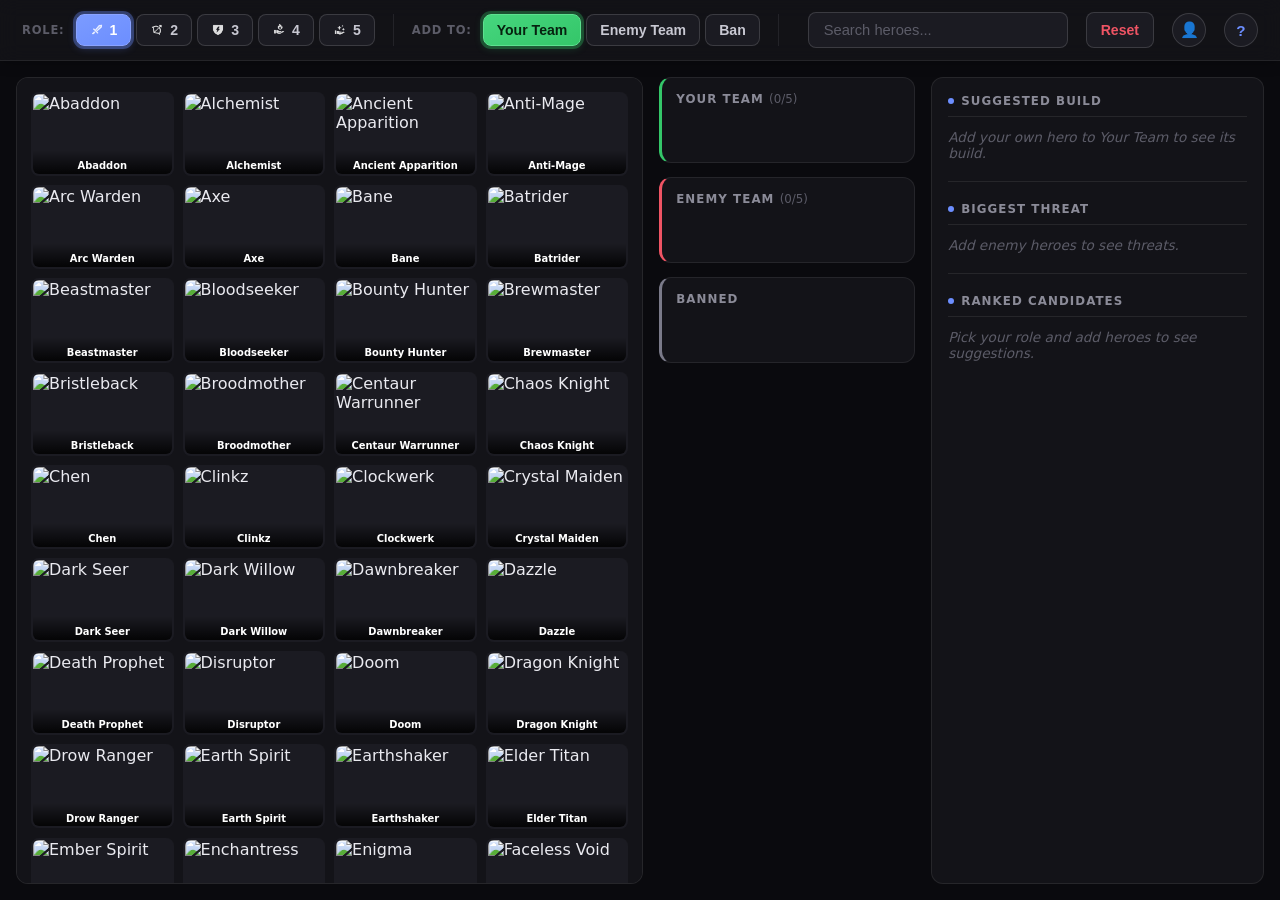
==== commit c0d8ecbe: "UI polish: role icons, profile dialog fix, build/threat panel fixes - Role selector now uses real po" ====
--- a/app/index.html
+++ b/app/index.html
@@ -3,23 +3,33 @@
 <head>
 <meta charset="utf-8" />
 <title>Dota Draft Analyzer</title>
-<link rel="icon" href="data:image/svg+xml,<svg xmlns='http://www.w3.org/2000/svg' viewBox='0 0 24 24'><path fill='%236e8bff' d='M12 2 3 6v6c0 5 4 9 9 10 5-1 9-5 9-10V6z'/></svg>" />
+<link rel="icon" href="data:image/svg+xml,<svg xmlns='http://www.w3.org/2000/svg' viewBox='0 0 100 100'><text y='.9em' font-size='90'>%E2%9A%94%EF%B8%8F</text></svg>" />
 <link rel="stylesheet" href="style.css" />
 </head>
 <body>
-  <div id="loading-overlay">
-    <div class="spinner"></div>
-    <div>Loading draft data&hellip;</div>
-  </div>
-
   <header id="top-bar">
     <div id="role-selector" role="radiogroup" aria-label="Your role">
       <span class="label">Role:</span>
-      <button class="role-btn" data-role="1">1</button>
-      <button class="role-btn" data-role="2">2</button>
-      <button class="role-btn" data-role="3">3</button>
-      <button class="role-btn" data-role="4">4</button>
-      <button class="role-btn" data-role="5">5</button>
+      <button class="role-btn" data-role="1" title="Position 1 &mdash; Carry">
+        <img src="icons/carry.png" alt="" aria-hidden="true" />
+        <span>1</span>
+      </button>
+      <button class="role-btn" data-role="2" title="Position 2 &mdash; Mid">
+        <img src="icons/mid.png" alt="" aria-hidden="true" />
+        <span>2</span>
+      </button>
+      <button class="role-btn" data-role="3" title="Position 3 &mdash; Offlane">
+        <img src="icons/offlane.png" alt="" aria-hidden="true" />
+        <span>3</span>
+      </button>
+      <button class="role-btn" data-role="4" title="Position 4 &mdash; Soft support">
+        <img src="icons/soft_support.png" alt="" aria-hidden="true" />
+        <span>4</span>
+      </button>
+      <button class="role-btn" data-role="5" title="Position 5 &mdash; Hard support">
+        <img src="icons/hard_support.png" alt="" aria-hidden="true" />
+        <span>5</span>
+      </button>
     </div>
     <div id="add-mode" role="radiogroup" aria-label="Clicking a hero adds to">
       <span class="label">Add to:</span>
@@ -27,24 +37,14 @@
       <button class="mode-btn" data-mode="enemy">Enemy Team</button>
       <button class="mode-btn" data-mode="banned">Ban</button>
     </div>
-    <div id="search-wrap">
-      <svg class="search-icon" viewBox="0 0 24 24" fill="none" stroke="currentColor" stroke-width="2" stroke-linecap="round" stroke-linejoin="round" aria-hidden="true"><circle cx="11" cy="11" r="7"/><path d="m21 21-4.3-4.3"/></svg>
-      <input id="search" type="text" placeholder="Search or just start typing..." autocomplete="off" />
-      <button id="search-clear" class="search-clear-btn" type="button" aria-label="Clear search">
-        <svg viewBox="0 0 24 24" fill="none" stroke="currentColor" stroke-width="2" stroke-linecap="round" stroke-linejoin="round" aria-hidden="true"><path d="M18 6 6 18M6 6l12 12"/></svg>
-      </button>
-    </div>
+    <input id="search" type="search" placeholder="Search heroes..." autocomplete="off" />
     <button id="reset-btn" title="Clear Your Team, Enemy Team, and Bans">Reset</button>
-    <button id="profile-btn" class="icon-btn" title="Your profile (personal hero-affinity bonus)" aria-haspopup="dialog" aria-controls="profile-overlay">
-      <svg viewBox="0 0 24 24" fill="none" stroke="currentColor" stroke-width="2" stroke-linecap="round" stroke-linejoin="round" aria-hidden="true"><circle cx="12" cy="8" r="4"/><path d="M4 21c0-4 3.5-7 8-7s8 3 8 7"/></svg>
-    </button>
-    <button id="help-btn" class="icon-btn" title="Help" aria-haspopup="dialog" aria-controls="help-overlay">
-      <svg viewBox="0 0 24 24" fill="none" stroke="currentColor" stroke-width="2" stroke-linecap="round" stroke-linejoin="round" aria-hidden="true"><circle cx="12" cy="12" r="9"/><path d="M9.1 9a2.9 2.9 0 1 1 3.9 2.7c-.7.3-1.2.9-1.2 1.7v.4"/><circle cx="12" cy="17.5" r="1" fill="currentColor" stroke="none"/></svg>
-    </button>
+    <button id="profile-btn" class="icon-btn" title="Your profile (personal hero-affinity bonus)" aria-haspopup="dialog" aria-controls="profile-overlay">&#128100;</button>
+    <button id="help-btn" class="icon-btn" title="Help" aria-haspopup="dialog" aria-controls="help-overlay">?</button>
   </header>
 
   <div id="help-overlay" class="dialog-overlay hidden">
-    <div id="help-panel" role="dialog" aria-modal="true" aria-labelledby="help-title">
+    <div id="help-panel" class="help-panel" role="dialog" aria-modal="true" aria-labelledby="help-title">
       <div class="help-header">
         <h2 id="help-title">How this works</h2>
         <button id="help-close" aria-label="Close help">&times;</button>
@@ -93,7 +93,7 @@
           <ul class="help-example help-example-list">
             <li class="candidate">
               <span class="rank">#1</span>
-              <img src="https://cdn.cloudflare.steamstatic.com/apps/dota2/images/dota_react/heroes/icons/puck.png" alt="" />
+              <img src="https://cdn.cloudflare.steamstatic.com/apps/dota2/images/dota_react/heroes/puck.png" alt="" />
               <div class="info">
                 <div class="name">Puck</div>
                 <div class="reason">+9% vs their Invoker <span class="sample-size">(180 games on record)</span>, solid all-round pick for this role</div>
@@ -111,7 +111,7 @@
           </ul>
           <div class="help-example">
             <div class="threat-hero">
-              <img src="https://cdn.cloudflare.steamstatic.com/apps/dota2/images/dota_react/heroes/icons/invoker.png" alt="" />
+              <img src="https://cdn.cloudflare.steamstatic.com/apps/dota2/images/dota_react/heroes/invoker.png" alt="" />
               <div class="threat-hero-info">
                 <div class="name">Invoker <span class="threat-pct">(74% of enemy threat)</span></div>
                 <div class="threat-items-label">Items to buy against this threat:</div>
--- a/app/style.css
+++ b/app/style.css
@@ -1,26 +1,23 @@
-@import url('https://fonts.googleapis.com/css2?family=Inter:wght@400;500;600;700;800&display=swap');
-
 :root {
-  --bg: #0a0d14;
-  --surface: #121621;
-  --surface-2: #1a202e;
-  --surface-3: #212838;
-  --border: rgba(255,255,255,0.07);
-  --border-strong: rgba(255,255,255,0.16);
-  --text: #eef0f6;
-  --text-dim: #8d93a8;
-  --text-dimmer: #5a6075;
-  --accent: #6e8bff;
-  --accent-2: #22c55e; /* status-green, used for "match found"/success states -- not a replacement for --green (Your Team's semantic color) */
-  --accent-glow: rgba(110,139,255,0.35);
+  --bg: #0a0a0e;
+  --surface: #131318;
+  --surface-2: #1b1b22;
+  --border: rgba(255,255,255,0.08);
+  --border-strong: rgba(255,255,255,0.14);
+  --text: #eaeaf0;
+  --text-dim: #8b8b98;
+  --text-dimmer: #5c5c68;
+  --accent: #6c8eff;
+  --accent-2: #7b9bff;
+  --accent-glow: rgba(108,142,255,0.35);
   --green: #34c669;
   --red: #ef5464;
   --grey: #7a7a89;
   --gold: #f0b93d;
-  --radius: 14px;
-  --radius-sm: 9px;
-  --shadow-sm: 0 2px 10px rgba(0,0,0,0.3);
+  --radius: 12px;
+  --radius-sm: 8px;
   --shadow-md: 0 12px 40px rgba(0,0,0,0.5);
+  --grad-primary: linear-gradient(135deg, var(--accent-2), var(--accent));
 }
 
 * { box-sizing: border-box; }
@@ -34,60 +31,18 @@
 body {
   display: flex;
   flex-direction: column;
-  font-family: "Inter", system-ui, -apple-system, "Segoe UI", sans-serif;
+  font-family: system-ui, -apple-system, "Segoe UI", sans-serif;
   background: var(--bg);
   color: var(--text);
   -webkit-font-smoothing: antialiased;
 }
 
 /* thin, unobtrusive scrollbars everywhere a panel scrolls internally */
-* { scrollbar-width: thin; scrollbar-color: #3a4256 transparent; }
+* { scrollbar-width: thin; scrollbar-color: #3a3a45 transparent; }
 *::-webkit-scrollbar { width: 9px; height: 9px; }
 *::-webkit-scrollbar-track { background: transparent; }
-*::-webkit-scrollbar-thumb { background: #343d52; border-radius: 6px; border: 2px solid transparent; background-clip: padding-box; }
-*::-webkit-scrollbar-thumb:hover { background: #46506a; background-clip: padding-box; }
-
-/* ---- initial load state: loadData() fetches ~12 JSON files before the app
-   has anything to show -- this fills that gap instead of a blank rectangle.
-   Removed (class="hidden") the moment main() resolves, see app.js. ---- */
-#loading-overlay {
-  position: fixed; inset: 0; z-index: 100;
-  background: var(--bg);
-  display: flex; flex-direction: column; align-items: center; justify-content: center; gap: 14px;
-  color: var(--text-dim); font-size: 0.92em;
-}
-#loading-overlay.hidden { display: none; }
-.spinner {
-  width: 30px; height: 30px; border-radius: 50%;
-  border: 3px solid var(--surface-2); border-top-color: var(--accent);
-  animation: spin 0.8s linear infinite;
-}
-@media (prefers-reduced-motion: reduce) { .spinner { animation-duration: 2s; } }
-@keyframes spin { to { transform: rotate(360deg); } }
-
-/* ---- shared button base: role/mode/reset/icon/profile-save/profile-clear
-   used to each carry their own padding/radius/font-size that drifted
-   slightly -- one base, semantic color layered per button. ---- */
-.role-btn, .mode-btn, #reset-btn, .icon-btn, #profile-save-btn, #profile-clear-btn {
-  display: inline-flex; align-items: center; justify-content: center; gap: 6px;
-  background: var(--surface-2);
-  color: var(--text);
-  border: 1px solid var(--border-strong);
-  border-radius: var(--radius-sm);
-  font: inherit;
-  cursor: pointer;
-  transition: background 0.15s, border-color 0.15s, transform 0.08s, box-shadow 0.15s, color 0.15s;
-}
-.role-btn:hover, .mode-btn:hover, #reset-btn:hover, .icon-btn:hover, #profile-save-btn:hover, #profile-clear-btn:hover {
-  background: var(--surface-3); border-color: #4a5068;
-}
-.role-btn:active, .mode-btn:active, #reset-btn:active, .icon-btn:active, #profile-save-btn:active, #profile-clear-btn:active {
-  transform: scale(0.95);
-}
-.role-btn:focus-visible, .mode-btn:focus-visible, #reset-btn:focus-visible, .icon-btn:focus-visible,
-#profile-save-btn:focus-visible, #profile-clear-btn:focus-visible, #search:focus-visible, #profile-input:focus-visible {
-  outline: none; border-color: var(--accent); box-shadow: 0 0 0 3px var(--accent-glow);
-}
+*::-webkit-scrollbar-thumb { background: #34343f; border-radius: 6px; border: 2px solid transparent; background-clip: padding-box; }
+*::-webkit-scrollbar-thumb:hover { background: #454552; background-clip: padding-box; }
 
 #top-bar {
   flex: 0 0 auto;
@@ -95,10 +50,10 @@
   align-items: center;
   gap: 18px;
   padding: 12px 22px;
-  background: rgba(18,22,33,0.92);
+  background: rgba(19,19,24,0.9);
   backdrop-filter: blur(10px);
   border-bottom: 1px solid var(--border);
-  box-shadow: var(--shadow-sm);
+  box-shadow: 0 2px 12px rgba(0,0,0,0.25);
   z-index: 5;
 }
 
@@ -113,14 +68,24 @@
 .label { color: var(--text-dimmer); margin-right: 6px; font-size: 0.72em; text-transform: uppercase; letter-spacing: 0.07em; font-weight: 600; }
 
 .role-btn, .mode-btn {
+  display: inline-flex; align-items: center; gap: 6px;
+  background: var(--surface-2);
+  color: #c8c8d2;
+  border: 1px solid var(--border-strong);
+  border-radius: var(--radius-sm);
   padding: 7px 13px;
+  cursor: pointer;
   font-size: 0.88em;
   font-weight: 600;
-}
+  transition: background 0.15s, border-color 0.15s, transform 0.08s, box-shadow 0.15s;
+}
+.role-btn img { width: 14px; height: 14px; object-fit: contain; filter: brightness(0) invert(1); opacity: 0.85; }
+.role-btn:hover, .mode-btn:hover { background: #26262f; border-color: #4a4a58; }
+.role-btn:active, .mode-btn:active { transform: scale(0.95); }
 .role-btn.active {
-  background: linear-gradient(155deg, #829bff, var(--accent));
-  color: #fff; border-color: #92a7ff;
-  box-shadow: 0 0 0 3px var(--accent-glow), 0 2px 8px rgba(110,139,255,0.3);
+  background: linear-gradient(155deg, #7b9bff, var(--accent));
+  color: #fff; border-color: #8aa3ff;
+  box-shadow: 0 0 0 3px var(--accent-glow), 0 2px 8px rgba(108,142,255,0.3);
 }
 .mode-btn.active[data-mode="yours"] {
   background: linear-gradient(155deg, #46d67e, var(--green)); border-color: #5de08f; color: #06210f;
@@ -135,56 +100,48 @@
   box-shadow: 0 0 0 3px rgba(122,122,137,0.3);
 }
 
-/* ---- search: the specific visual ask -- a real search control instead of
-   a plain box competing for space. Icon + input + conditional clear button,
-   all in one bordered wrapper so it reads as a single control. ---- */
-#search-wrap {
+#search {
   margin-left: auto;
-  position: relative;
-  display: flex; align-items: center;
-  min-width: 280px;
-}
-.search-icon {
-  position: absolute; left: 12px; top: 50%; transform: translateY(-50%);
-  width: 16px; height: 16px; color: var(--text-dimmer); pointer-events: none;
-}
-#search {
-  width: 100%;
   background: var(--surface-2);
   border: 1px solid var(--border-strong);
   color: var(--text);
-  padding: 9px 34px 9px 34px;
+  padding: 9px 15px;
   border-radius: var(--radius-sm);
-  font: inherit;
+  min-width: 260px;
   font-size: 0.92em;
-  transition: border-color 0.15s, box-shadow 0.15s, background 0.15s;
+  transition: border-color 0.15s, box-shadow 0.15s;
 }
 #search::placeholder { color: var(--text-dimmer); }
-#search:focus { background: var(--surface-3); }
-.search-clear-btn {
-  position: absolute; right: 6px; top: 50%; transform: translateY(-50%);
-  display: none; align-items: center; justify-content: center;
-  width: 22px; height: 22px; padding: 0;
-  background: none; border: none; border-radius: 50%; color: var(--text-dim); cursor: pointer;
-  transition: background 0.15s, color 0.15s;
-}
-.search-clear-btn svg { width: 14px; height: 14px; }
-.search-clear-btn:hover { background: var(--surface-3); color: var(--text); }
-/* shown only once the input actually has a value -- no JS needed for this */
-#search-wrap:has(#search:not(:placeholder-shown)) .search-clear-btn { display: flex; }
-
-#reset-btn { padding: 9px 14px; font-size: 0.88em; font-weight: 600; color: var(--red); }
-#reset-btn:hover { background: rgba(239,84,100,0.14); border-color: var(--red); }
+#search:focus { outline: none; border-color: var(--accent); box-shadow: 0 0 0 3px var(--accent-glow); }
+
+#reset-btn {
+  background: var(--surface-2);
+  color: var(--red);
+  border: 1px solid var(--border-strong);
+  border-radius: var(--radius-sm);
+  padding: 9px 14px;
+  cursor: pointer;
+  font-size: 0.88em;
+  font-weight: 600;
+  transition: background 0.15s, border-color 0.15s, transform 0.08s;
+}
+#reset-btn:hover { background: rgba(239,84,100,0.15); border-color: var(--red); }
+#reset-btn:active { transform: scale(0.95); }
 
 .icon-btn {
+  background: var(--surface-2);
+  color: var(--accent);
+  border: 1px solid var(--border-strong);
   border-radius: 50%;
   width: 34px; height: 34px;
-  color: var(--accent);
+  cursor: pointer;
+  font-size: 0.95em;
+  font-weight: 700;
   flex-shrink: 0;
-  padding: 0;
-}
-.icon-btn:hover { background: rgba(110,139,255,0.15); border-color: var(--accent); }
-.icon-btn svg { width: 18px; height: 18px; }
+  transition: background 0.15s, border-color 0.15s, transform 0.08s;
+}
+.icon-btn:hover { background: rgba(108,142,255,0.15); border-color: var(--accent); }
+.icon-btn:active { transform: scale(0.95); }
 
 /* ---- Dialog overlay: shared by Help and the profile dialog (and any
    future one) -- a real centered modal with a dimmed backdrop. Was scoped
@@ -192,17 +149,16 @@
    picked up position:fixed/centering/backdrop *or* the .hidden rule --
    it rendered in normal page flow, always visible, pushing the grid down
    (found from a user screenshot, 2026-09-17). Class-based now so nothing
-   using this markup pattern can miss it again -- keep this a class, not a
-   per-ID selector, if a third dialog is ever added. ---- */
+   using this markup pattern can miss it again. ---- */
 .dialog-overlay {
   position: fixed; inset: 0; z-index: 50;
-  background: rgba(5,7,12,0.65); backdrop-filter: blur(3px);
+  background: rgba(5,5,8,0.6); backdrop-filter: blur(2px);
   display: flex; align-items: center; justify-content: center;
   padding: 24px;
 }
 .dialog-overlay.hidden { display: none; }
 
-#help-panel, .help-panel {
+.help-panel {
   background: var(--surface);
   border: 1px solid var(--border-strong);
   border-radius: var(--radius);
@@ -214,12 +170,19 @@
 }
 .help-header {
   flex: 0 0 auto; display: flex; align-items: center; justify-content: space-between;
-  padding: 16px 20px; border-bottom: 1px solid var(--border);
-}
-.help-header h2 { margin: 0; font-size: 1.05em; font-weight: 700; }
+  padding: 18px 22px; border-bottom: 1px solid var(--border);
+  background: var(--surface-2);
+}
+.help-header h2 {
+  margin: 0; font-size: 1.05em; display: flex; align-items: center; gap: 9px;
+}
+.help-header h2::before {
+  content: ""; width: 7px; height: 7px; border-radius: 50%; background: var(--grad-primary);
+  box-shadow: 0 0 8px var(--accent-glow); flex-shrink: 0;
+}
 #help-close, #profile-close {
   background: none; border: none; color: var(--text-dim); font-size: 1.4em;
-  line-height: 1; cursor: pointer; padding: 4px; border-radius: 6px;
+  line-height: 1; cursor: pointer; padding: 2px 8px; border-radius: var(--radius-sm);
   transition: background 0.15s, color 0.15s;
 }
 #help-close:hover, #profile-close:hover { color: var(--text); background: var(--surface-2); }
@@ -232,24 +195,39 @@
   color: var(--accent); font-weight: 700;
 }
 .help-body ul { margin: 0; padding-left: 20px; }
-.help-body li { margin-bottom: 5px; font-size: 0.88em; color: var(--text); line-height: 1.45; }
+.help-body li { margin-bottom: 5px; font-size: 0.88em; color: var(--text); line-height: 1.4; }
 .help-body li:last-child { margin-bottom: 0; }
-.help-body p { margin: 0 0 10px; font-size: 0.88em; color: var(--text); line-height: 1.45; }
+.help-body p { margin: 0 0 10px; font-size: 0.88em; color: var(--text); line-height: 1.4; }
 .help-note { font-size: 0.82em; color: var(--text-dim); margin: 8px 0 0; }
 
-.profile-form { display: flex; gap: 8px; flex-wrap: wrap; align-items: center; }
+.profile-form {
+  display: flex; gap: 10px; flex-wrap: wrap; align-items: center;
+  background: var(--surface-2); border: 1px solid var(--border); border-radius: var(--radius-sm);
+  padding: 12px;
+}
 #profile-input {
-  background: var(--surface-2); border: 1px solid var(--border-strong); color: var(--text);
-  padding: 8px 12px; border-radius: var(--radius-sm); font: inherit; font-size: 0.9em; flex: 1 1 180px;
+  background: var(--surface); border: 1px solid var(--border-strong); color: var(--text);
+  padding: 10px 13px; border-radius: var(--radius-sm); font-size: 0.92em; flex: 1 1 200px;
+  transition: border-color 0.15s, box-shadow 0.15s;
 }
 #profile-input::placeholder { color: var(--text-dimmer); }
-#profile-save-btn, #profile-clear-btn { padding: 8px 14px; font-size: 0.88em; font-weight: 600; }
-#profile-save-btn { color: var(--accent); }
-#profile-save-btn:hover { background: rgba(110,139,255,0.15); border-color: var(--accent); }
-#profile-clear-btn { color: var(--red); }
+#profile-input:focus { outline: none; border-color: var(--accent); box-shadow: 0 0 0 3px var(--accent-glow); }
+#profile-save-btn, #profile-clear-btn {
+  border-radius: var(--radius-sm); font-size: 0.88em; font-weight: 700; cursor: pointer;
+  padding: 10px 16px; border: 1px solid transparent;
+  transition: background 0.15s, border-color 0.15s, box-shadow 0.15s, transform 0.08s;
+}
+#profile-save-btn:active, #profile-clear-btn:active { transform: scale(0.96); }
+#profile-save-btn {
+  background: var(--grad-primary); color: #fff;
+  box-shadow: 0 2px 10px rgba(108,142,255,0.3);
+}
+#profile-save-btn:hover { box-shadow: 0 2px 16px rgba(108,142,255,0.5); }
+#profile-clear-btn { background: transparent; border-color: var(--border-strong); color: var(--red); }
 #profile-clear-btn:hover { background: rgba(239,84,100,0.15); border-color: var(--red); }
+#profile-status { display: block; }
 #profile-status.error { color: var(--red); }
-#profile-status.ok { color: var(--accent-2); }
+#profile-status.ok { color: var(--green); }
 kbd {
   background: var(--surface-2); border: 1px solid var(--border-strong); border-radius: 4px;
   padding: 1px 6px; font-size: 0.9em; font-family: inherit;
@@ -308,8 +286,6 @@
   #layout { flex-direction: column; overflow: visible; height: auto; }
   #hero-grid { flex: 0 0 auto; max-height: 60vh; grid-template-columns: repeat(auto-fill, minmax(90px, 1fr)); }
   #side-panel, #results-panel { flex: 0 0 auto; width: 100%; overflow: visible; }
-  #candidates-list { max-height: 50vh; }
-  #search-wrap { min-width: 0; }
 }
 
 .hero-icon {
@@ -326,23 +302,22 @@
      always resolves against the element's own width regardless of grid
      context, sidestepping that interaction completely -- this is the
      pre-aspect-ratio technique for exactly this case and has been reliable
-     everywhere for well over a decade. Keep this mechanism even if the
-     visual values around it change. */
+     everywhere for well over a decade. */
   height: 0;
   padding-bottom: 56.25%; /* 9/16 */
   background: var(--surface-2);
-  transition: border-color 0.15s, box-shadow 0.15s, transform 0.12s;
+  transition: border-color 0.15s, box-shadow 0.15s, transform 0.1s;
 }
 .hero-icon img { position: absolute; inset: 0; width: 100%; height: 100%; object-fit: cover; display: block; }
-.hero-icon:hover { border-color: #4a5068; transform: translateY(-2px); box-shadow: var(--shadow-sm); }
+.hero-icon:hover { border-color: #565664; transform: translateY(-2px); box-shadow: 0 4px 14px rgba(0,0,0,0.35); }
 
 /* search match state: clearly stands out, not just a thin border */
 .hero-icon.matched {
-  border-color: var(--accent-2);
-  box-shadow: 0 0 0 3px rgba(34,197,94,0.3), 0 0 16px rgba(34,197,94,0.4);
+  border-color: var(--gold);
+  box-shadow: 0 0 0 3px rgba(240,185,61,0.35), 0 0 16px rgba(240,185,61,0.45);
   transform: translateY(-1px);
 }
-.hero-icon.dimmed { opacity: 0.2; }
+.hero-icon.dimmed { opacity: 0.22; }
 
 /* picked/banned state: distinct color per list, plus a corner badge */
 .hero-icon.status-yours, .hero-icon.status-enemy, .hero-icon.status-banned {
@@ -387,20 +362,19 @@
   display: flex; align-items: center; gap: 6px;
   background: var(--surface-2); border: 1px solid var(--border); border-radius: var(--radius-sm); padding: 4px 7px 4px 4px;
   font-size: 0.85em;
-  transition: border-color 0.15s, background 0.15s;
-}
-.chip:hover { border-color: var(--border-strong); background: var(--surface-3); }
+  transition: border-color 0.15s;
+}
+.chip:hover { border-color: var(--border-strong); }
 .chip img { width: 26px; height: 15px; object-fit: cover; border-radius: 3px; }
 .chip button {
   background: none; border: none; color: var(--text-dim); cursor: pointer; font-size: 1.1em; line-height: 1; padding: 0 2px;
-  border-radius: 4px;
-  transition: color 0.15s, background 0.15s;
-}
-.chip button:hover { color: var(--red); background: rgba(239,84,100,0.12); }
+  transition: color 0.15s;
+}
+.chip button:hover { color: var(--red); }
 
 .chip-selectable { cursor: pointer; }
 .chip-selectable:hover { border-color: var(--accent); }
-.chip-selected { border-color: var(--accent); box-shadow: 0 0 0 2px var(--accent-glow); background: #1d2742; }
+.chip-selected { border-color: var(--accent); box-shadow: 0 0 0 2px var(--accent-glow); background: #1e2536; }
 
 .build-hint { font-size: 0.68em; font-weight: 400; color: var(--text-dimmer); text-transform: none; margin-left: 6px; }
 
@@ -408,9 +382,12 @@
   background: var(--surface); border-radius: var(--radius); padding: 16px;
   border: 1px solid var(--border);
   display: flex; flex-direction: column;
-  min-height: 0; overflow: hidden; /* only #candidates-list scrolls -- build/threat stay pinned */
-}
-#candidates-section { flex: 1 1 auto; min-height: 0; display: flex; flex-direction: column; }
+  min-height: 0; overflow-y: auto; /* the whole panel scrolls as one unit --
+    pinning only #candidates-list and clipping the rest meant a long threat/
+    build section (lots of item suggestions, matchup notes) just got cut off
+    with no way to see the rest of it */
+}
+#candidates-section { display: flex; flex-direction: column; }
 #results-panel h2 {
   font-size: 0.74em; margin: 0 0 12px; color: var(--text-dim); text-transform: uppercase; letter-spacing: 0.09em; font-weight: 700;
   padding-bottom: 8px; border-bottom: 1px solid var(--border);
@@ -429,18 +406,18 @@
 }
 .build-items { display: flex; flex-wrap: wrap; gap: 5px; flex: 1 1 auto; }
 
-.empty {
-  color: var(--text-dimmer); font-size: 0.85em; font-style: normal;
-  display: flex; align-items: center; gap: 8px;
-}
-.empty svg { width: 18px; height: 18px; flex-shrink: 0; opacity: 0.6; }
-
-.threat-hero { display: flex; gap: 12px; align-items: flex-start; margin-bottom: 14px; }
+.empty { color: var(--text-dimmer); font-size: 0.85em; font-style: italic; }
+
+.threat-hero { display: flex; gap: 10px; align-items: flex-start; margin-bottom: 14px; padding-bottom: 14px; border-bottom: 1px solid var(--border); }
+.threat-hero:last-child { border-bottom: none; margin-bottom: 0; padding-bottom: 0; }
 .threat-hero img { width: 64px; height: 36px; object-fit: cover; border-radius: var(--radius-sm); flex-shrink: 0; }
 .threat-hero-info { min-width: 0; }
 .threat-hero .why { font-size: 0.82em; color: var(--text-dim); margin-top: 2px; }
 .threat-hero .name { font-weight: 700; font-size: 0.98em; }
 .threat-pct { color: var(--text-dim); font-weight: 400; font-size: 0.85em; }
+.threat-rank { font-size: 0.72em; font-weight: 700; color: var(--text-dimmer); padding-top: 3px; flex-shrink: 0; width: 1.4em; }
+.threat-hero-top .threat-rank { color: var(--gold); }
+.threat-hero-top img { box-shadow: 0 0 0 2px var(--gold); }
 .threat-items-label { font-size: 0.72em; color: var(--text-dimmer); text-transform: uppercase; letter-spacing: 0.04em; margin-top: 8px; }
 .threat-items { display: flex; flex-wrap: wrap; gap: 5px; margin-top: 4px; }
 
@@ -452,7 +429,7 @@
 .item-pill img { width: 20px; height: 15px; object-fit: cover; border-radius: 3px; }
 .item-pill-text { padding: 2px 8px; }
 
-#candidates-list { list-style: none; margin: 0; padding: 0; flex: 1 1 auto; min-height: 0; overflow-y: auto; }
+#candidates-list { list-style: none; margin: 0; padding: 0; }
 .candidate {
   display: flex; gap: 10px; align-items: flex-start;
   padding: 7px 6px; border-radius: var(--radius-sm);
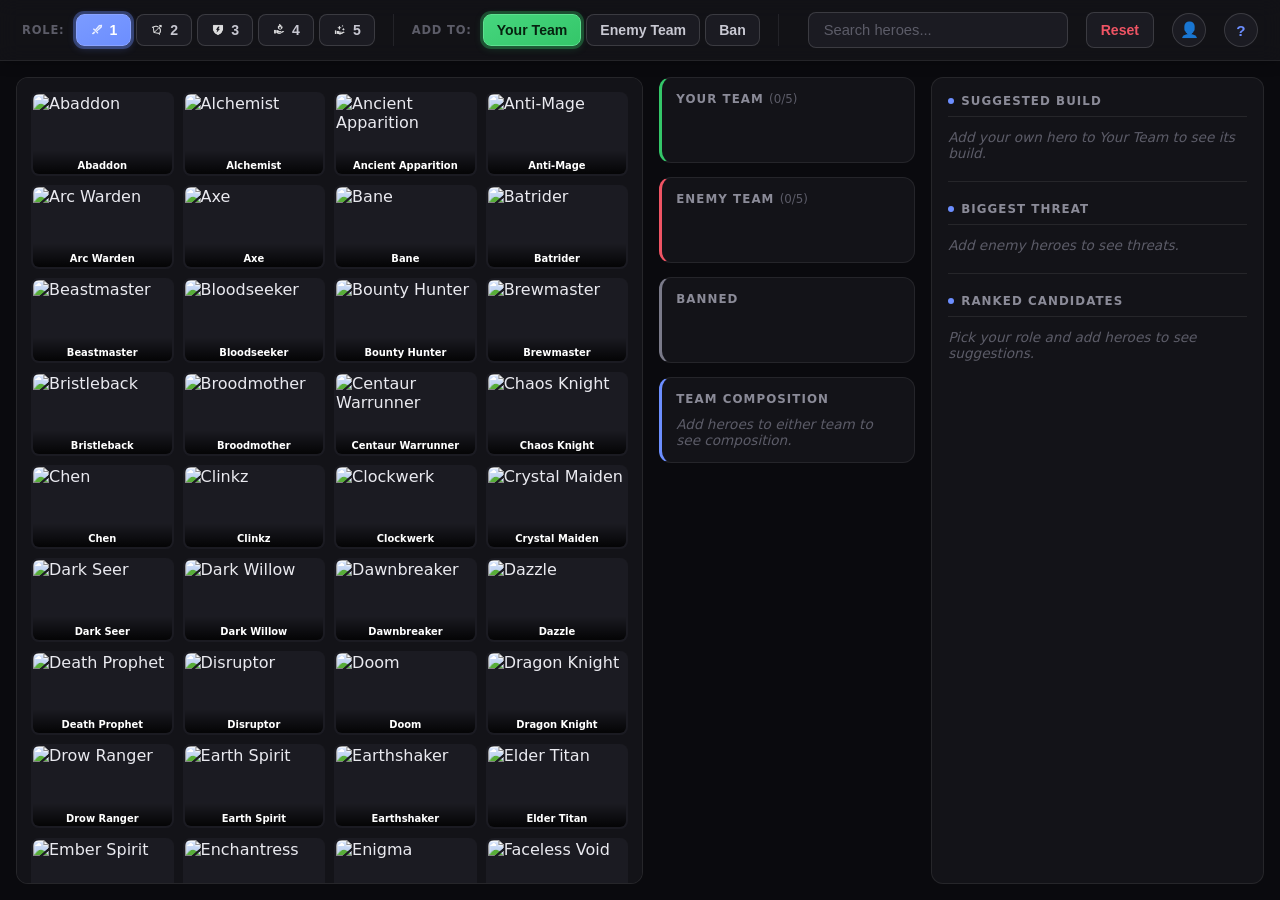
==== commit e21e8dc8: "Add team composition panel + gap-fill scoring bonus Shows what Your Team / Enemy Team have and lack " ====
--- a/app/index.html
+++ b/app/index.html
@@ -173,6 +173,10 @@
         <h2>Banned</h2>
         <div class="chip-row" id="banned-chips"></div>
       </div>
+      <div class="team-box" id="comp-box">
+        <h2>Team Composition</h2>
+        <div id="comp-table"></div>
+      </div>
     </aside>
 
     <aside id="results-panel">
--- a/app/style.css
+++ b/app/style.css
@@ -353,7 +353,25 @@
 #yours-box { border-left-color: var(--green); }
 #enemy-box { border-left-color: var(--red); }
 #banned-box { border-left-color: var(--grey); max-height: 180px; overflow-y: auto; }
+#comp-box { border-left-color: var(--accent); }
 .team-box h2 { font-size: 0.74em; margin: 0 0 10px; color: var(--text-dim); text-transform: uppercase; letter-spacing: 0.09em; font-weight: 700; }
+
+.comp-row {
+  display: grid; grid-template-columns: 1fr 34px 34px; align-items: center;
+  gap: 4px; padding: 4px 0;
+}
+.comp-row + .comp-row { border-top: 1px solid var(--border); }
+.comp-label { font-size: 0.82em; color: var(--text); }
+.comp-header { padding-bottom: 6px; }
+.comp-header + .comp-row { border-top: none; }
+.comp-col-label { font-size: 0.64em; color: var(--text-dimmer); text-transform: uppercase; letter-spacing: 0.04em; text-align: center; }
+.comp-dot {
+  width: 10px; height: 10px; border-radius: 50%; justify-self: center;
+  background: var(--surface-2); border: 1px solid var(--border-strong);
+}
+.comp-dot.present { background: var(--green); border-color: var(--green); }
+.comp-dot.present.enemy { background: var(--red); border-color: var(--red); }
+.comp-dot.missing { background: transparent; }
 .count { text-transform: none; letter-spacing: 0; font-weight: 500; color: var(--text-dimmer); }
 .count.count-full { color: var(--gold); }
 .chip-row { display: flex; flex-wrap: wrap; gap: 6px; min-height: 32px; }
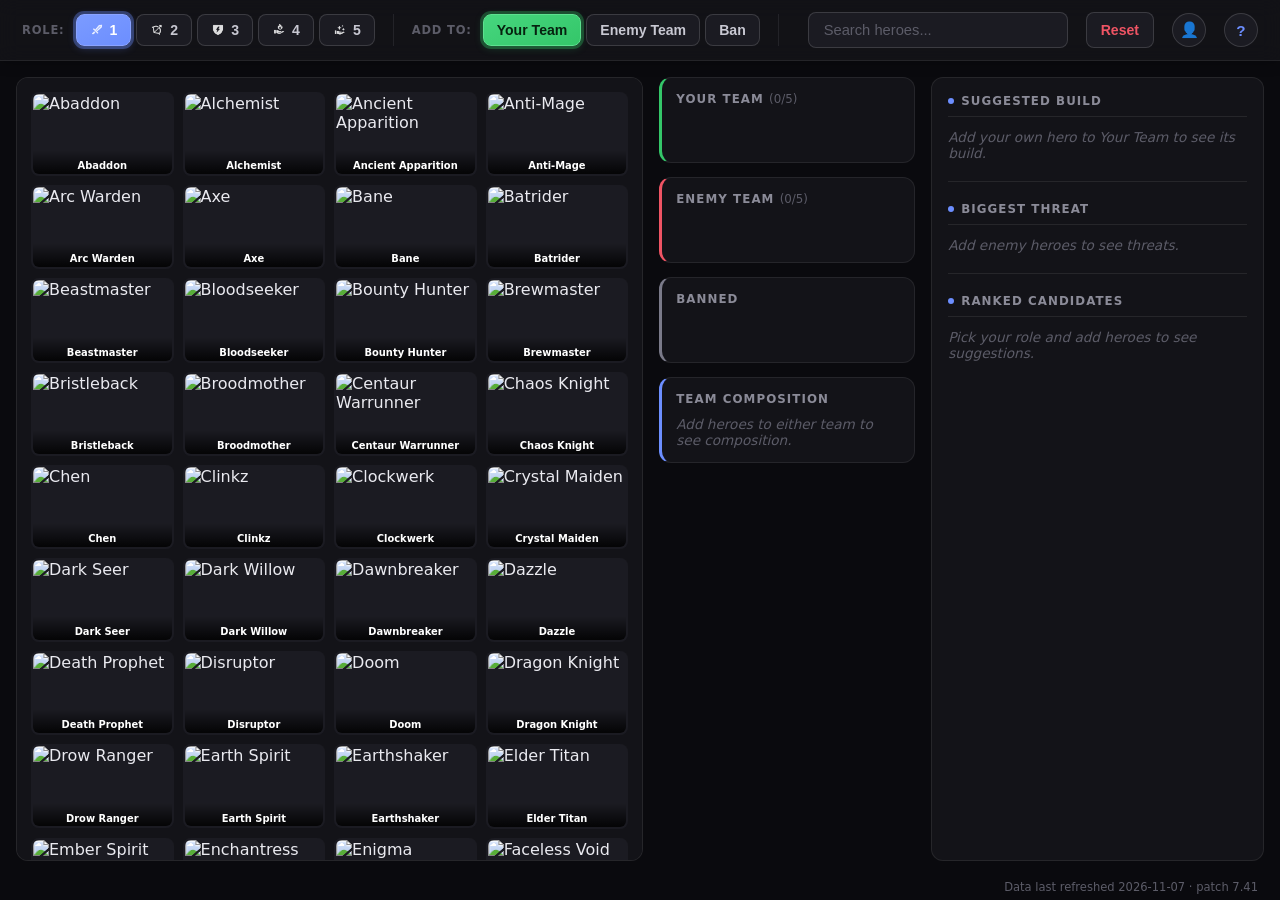
==== commit 960eb4f1: "Add data freshness footer (last refreshed date + patch, from data) pipeline/build_data.py now writes" ====
--- a/app/index.html
+++ b/app/index.html
@@ -195,6 +195,8 @@
     </aside>
   </main>
 
+  <footer id="data-footer"></footer>
+
   <script src="scoring.js"></script>
   <script src="app.js"></script>
 </body>
--- a/app/style.css
+++ b/app/style.css
@@ -254,6 +254,14 @@
   overflow: hidden;
 }
 
+#data-footer {
+  flex: 0 0 auto;
+  padding: 3px 22px 6px;
+  font-size: 0.72em;
+  color: var(--text-dimmer);
+  text-align: right;
+}
+
 #hero-grid {
   flex: 1 1 auto;
   min-width: 0;
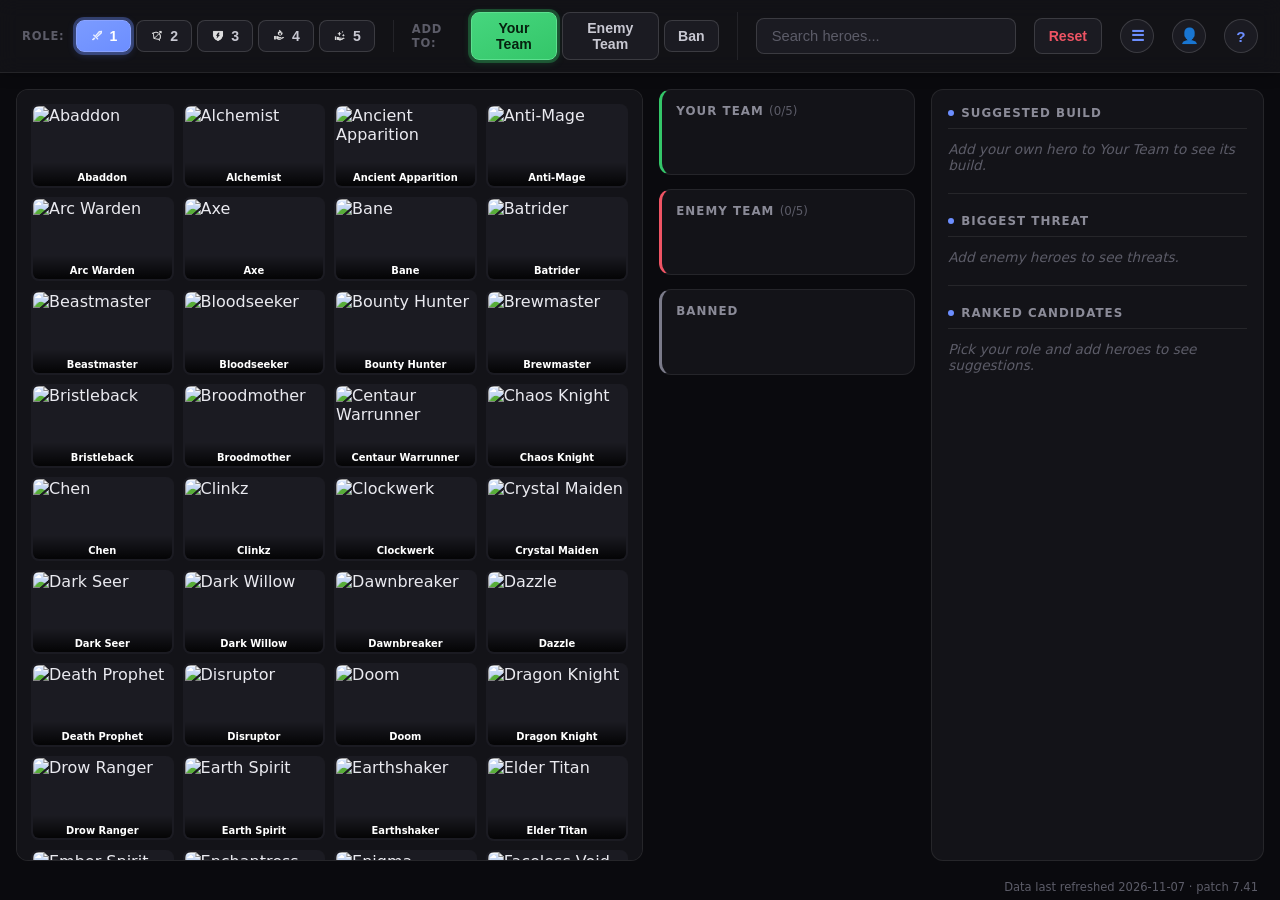
==== commit 4b37db23: "Make team composition panel display-only, behind a default-off toggle Removed compositionFit/composi" ====
--- a/app/index.html
+++ b/app/index.html
@@ -39,6 +39,7 @@
     </div>
     <input id="search" type="search" placeholder="Search heroes..." autocomplete="off" />
     <button id="reset-btn" title="Clear Your Team, Enemy Team, and Bans">Reset</button>
+    <button id="comp-toggle-btn" class="icon-btn" title="Show/hide the Team Composition panel (display-only, doesn't affect scoring)" aria-pressed="false">&#9776;</button>
     <button id="profile-btn" class="icon-btn" title="Your profile (personal hero-affinity bonus)" aria-haspopup="dialog" aria-controls="profile-overlay">&#128100;</button>
     <button id="help-btn" class="icon-btn" title="Help" aria-haspopup="dialog" aria-controls="help-overlay">?</button>
   </header>
@@ -173,7 +174,7 @@
         <h2>Banned</h2>
         <div class="chip-row" id="banned-chips"></div>
       </div>
-      <div class="team-box" id="comp-box">
+      <div class="team-box hidden" id="comp-box">
         <h2>Team Composition</h2>
         <div id="comp-table"></div>
       </div>
--- a/app/style.css
+++ b/app/style.css
@@ -142,6 +142,9 @@
 }
 .icon-btn:hover { background: rgba(108,142,255,0.15); border-color: var(--accent); }
 .icon-btn:active { transform: scale(0.95); }
+.icon-btn[aria-pressed="true"] { background: var(--accent); color: #fff; border-color: var(--accent); }
+
+.team-box.hidden { display: none; }
 
 /* ---- Dialog overlay: shared by Help and the profile dialog (and any
    future one) -- a real centered modal with a dimmed backdrop. Was scoped
@@ -460,8 +463,27 @@
   display: flex; gap: 10px; align-items: flex-start;
   padding: 7px 6px; border-radius: var(--radius-sm);
   transition: background 0.12s;
+  cursor: pointer;
 }
 .candidate:hover { background: var(--surface-2); }
+
+.candidate-detail {
+  display: none;
+  margin-top: 8px; padding-top: 8px; border-top: 1px solid var(--border);
+}
+.candidate.expanded .candidate-detail { display: block; }
+.detail-section { margin-bottom: 8px; }
+.detail-section:last-child { margin-bottom: 0; }
+.detail-title {
+  font-size: 0.68em; text-transform: uppercase; letter-spacing: 0.06em; font-weight: 700;
+  color: var(--text-dimmer); margin-bottom: 3px;
+}
+.detail-row {
+  display: flex; justify-content: space-between; gap: 10px;
+  font-size: 0.78em; color: var(--text); padding: 2px 0;
+}
+.detail-weight { color: var(--text-dimmer); font-size: 0.92em; }
+.detail-empty { color: var(--text-dimmer); font-style: italic; justify-content: flex-start; }
 .candidate img { width: 50px; height: 28px; object-fit: cover; border-radius: 6px; flex-shrink: 0; margin-top: 2px; }
 .candidate .info { min-width: 0; flex: 1 1 auto; }
 .candidate .name { font-weight: 700; font-size: 0.92em; }
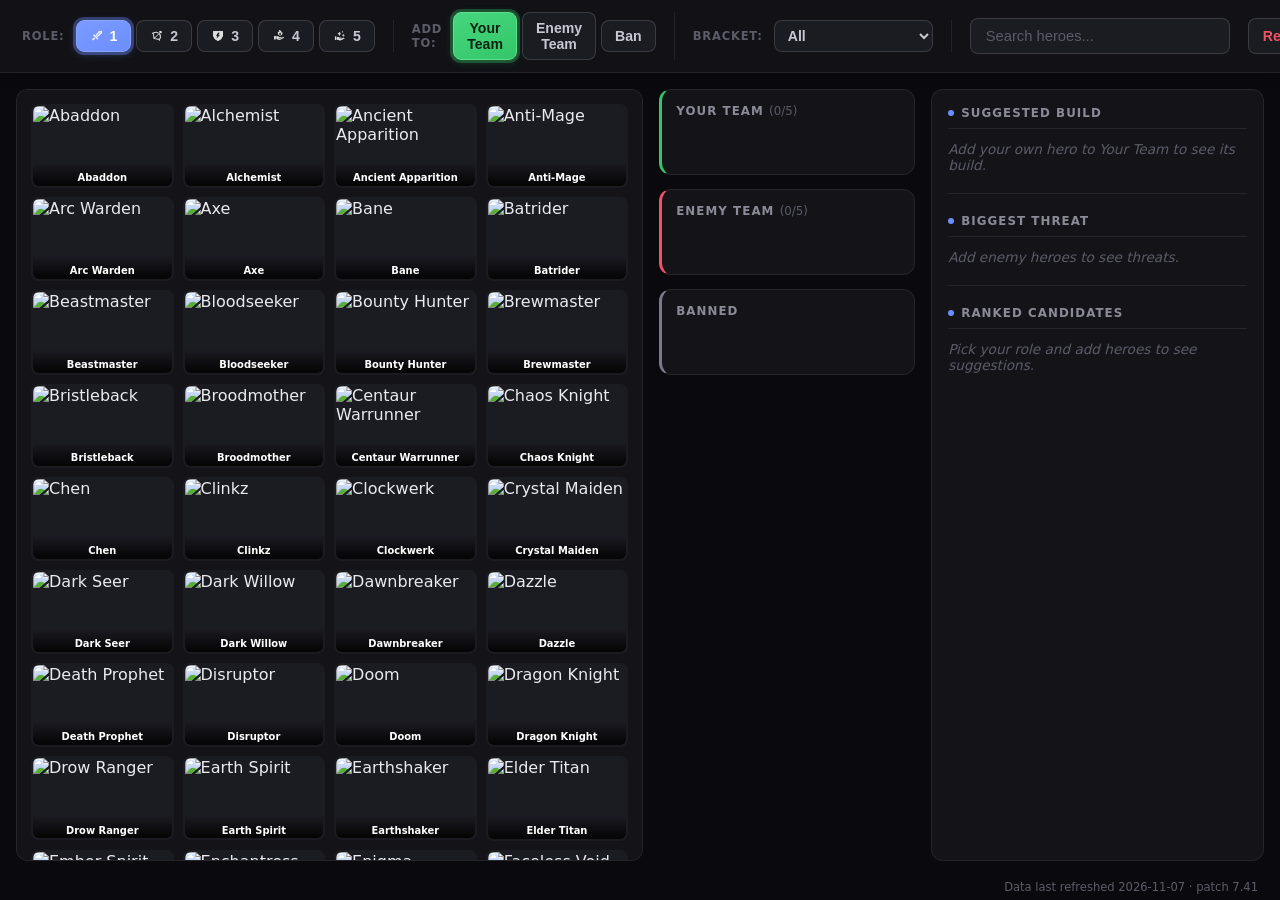
==== commit 39e2f704: "Add bracket toggle (All/4 brackets/Pro) for hero_baseline + role fit UI selector: All, Herald-Guardi" ====
--- a/app/index.html
+++ b/app/index.html
@@ -37,6 +37,17 @@
       <button class="mode-btn" data-mode="enemy">Enemy Team</button>
       <button class="mode-btn" data-mode="banned">Ban</button>
     </div>
+    <div id="bracket-selector">
+      <span class="label">Bracket:</span>
+      <select id="bracket-select" title="Which rank bracket hero_baseline and role fit are computed against. Doesn't affect counter/synergy matchups.">
+        <option value="all">All</option>
+        <option value="herald_guardian">Herald&ndash;Guardian</option>
+        <option value="crusader_archon">Crusader&ndash;Archon</option>
+        <option value="legend_ancient">Legend&ndash;Ancient</option>
+        <option value="divine_immortal">Divine&ndash;Immortal</option>
+        <option value="pro">Pro</option>
+      </select>
+    </div>
     <input id="search" type="search" placeholder="Search heroes..." autocomplete="off" />
     <button id="reset-btn" title="Clear Your Team, Enemy Team, and Bans">Reset</button>
     <button id="comp-toggle-btn" class="icon-btn" title="Show/hide the Team Composition panel (display-only, doesn't affect scoring)" aria-pressed="false">&#9776;</button>
--- a/app/style.css
+++ b/app/style.css
@@ -57,7 +57,7 @@
   z-index: 5;
 }
 
-#role-selector, #add-mode {
+#role-selector, #add-mode, #bracket-selector {
   display: flex;
   align-items: center;
   gap: 5px;
@@ -66,6 +66,17 @@
 }
 
 .label { color: var(--text-dimmer); margin-right: 6px; font-size: 0.72em; text-transform: uppercase; letter-spacing: 0.07em; font-weight: 600; }
+
+#bracket-select {
+  background: var(--surface-2);
+  color: #c8c8d2;
+  border: 1px solid var(--border-strong);
+  border-radius: var(--radius-sm);
+  padding: 6px 9px;
+  cursor: pointer;
+  font-size: 0.88em;
+  font-weight: 600;
+}
 
 .role-btn, .mode-btn {
   display: inline-flex; align-items: center; gap: 6px;
